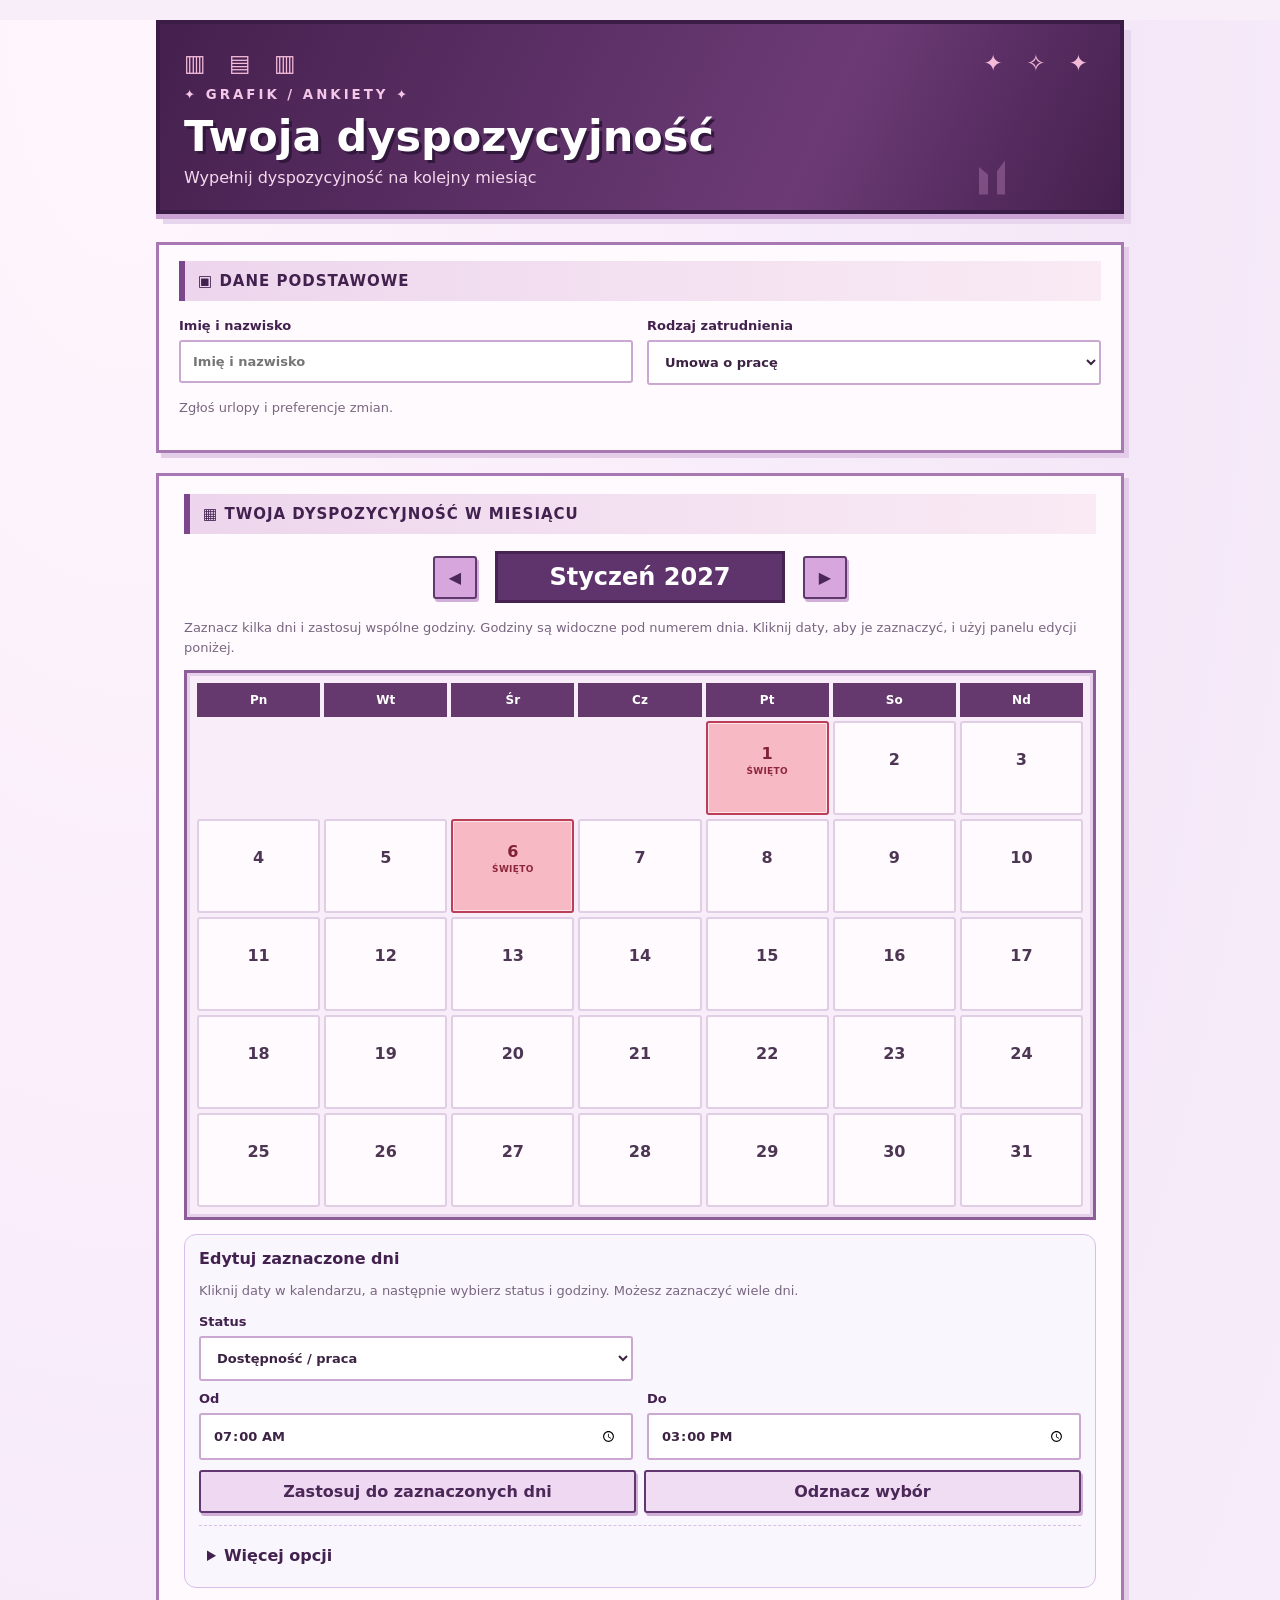
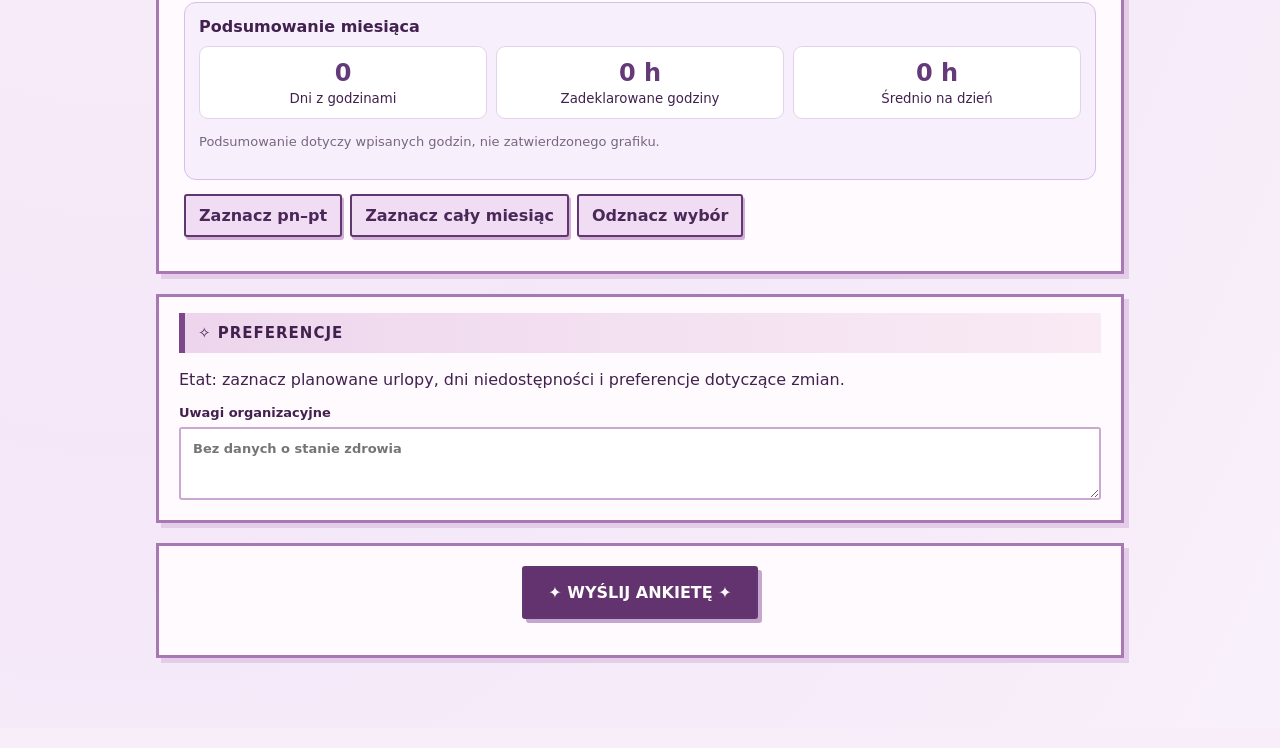
==== index.html @ 81dec62f "2,0" ====
<!doctype html><html lang="pl">
<head><meta charset="utf-8">
  <meta charset="UTF-8">
  <script src="./config.js"></script>
<meta name="viewport" content="width=device-width,initial-scale=1">
<title>GRAFIK · Ankieta 2.0</title><link rel="stylesheet" href="./style.css">
<style>.tools{display:flex;flex-wrap:wrap;gap:8px;align-items:end;margin:12px 0}.tools label{flex:1;min-width:130px}.tools button{min-height:40px}.day.marked{outline:3px solid #9d63d8;outline-offset:-3px}.notice{background:#f3e8fb;border-radius:10px;padding:12px;margin:12px 0}.hidden{display:none!important}.day{min-height:62px}.day small{font-size:10px}</style>
</head>
<body><main class="wrap"><header class="hero"><div class="hero-scene" aria-hidden="true"><span>▥ ▤ ▥</span><span>✦ ✧ ✦</span></div><small>✦ GRAFIK / ANKIETY ✦</small><h1>Twoja dyspozycyjność</h1><p>Wypełnij dyspozycyjność na kolejny miesiąc</p></header><section class="panel"><div class="section-title">▣ DANE PODSTAWOWE</div><div class="fields"><label>Imię i nazwisko<input id="employee" maxlength="100" placeholder="Imię i nazwisko"></label>
<label>Rodzaj zatrudnienia<select id="employment"><option value="etat">Umowa o pracę</option><option value="zlecenie">Umowa zlecenie</option></select></label></div><p id="employmentHelp" class="hint"></p><div class="notice hidden"><strong>Masz już zgłoszenie?</strong><p class="hint">Wpisz to samo imię i nazwisko, wybierz miesiąc, podaj kod edycji i kliknij „Wczytaj”.</p><div class="tools"><label>Kod edycji<input id="editToken" autocomplete="off" placeholder="Kod z potwierdzenia"></label><button id="load" type="button" class="secondary">Wczytaj zgłoszenie</button></div></div></section><section class="panel"><div class="section-title">▦ TWOJA DYSPOZYCYJNOŚĆ W MIESIĄCU</div><div class="monthhead"><button id="prev" type="button">◀</button><h2 id="monthTitle"></h2><button id="next" type="button">▶</button></div><p class="hint">Zaznacz kilka dni i zastosuj wspólne godziny. Godziny są widoczne pod numerem dnia. Kliknij daty, aby je zaznaczyć, i użyj panelu edycji poniżej.</p><div class="statuses" id="statuses"><button data-status="available" class="active">● Dostępny/a</button><button data-status="limited">● Ograniczone godziny</button><button data-status="preferred">● Preferowany</button><button data-status="leave">● Urlop</button><button data-status="unavailable">● Niedostępny/a</button><button id="dayOffStatus" data-status="dayoff" class="hidden">● Wolne za święto (propozycja)</button><button data-status="select">▣ Zaznacz dni</button></div><p id="dayOffInfo" class="notice hidden"></p><div class="calendar-frame"><div class="calendar" id="calendar"></div></div><div class="editor-v2"><strong>Edytuj zaznaczone dni</strong><p class="hint">Kliknij daty w kalendarzu, a następnie wybierz status i godziny. Możesz zaznaczyć wiele dni.</p><div class="fields"><label>Status<select id="statusV2"><option value="available">Dostępność / praca</option><option value="limited">Ograniczone godziny</option><option value="preferred">Preferowany dzień</option><option value="leave">Urlop</option><option value="unavailable">Niedostępność</option><option value="dayoff" id="dayOffOptionV2">Wolne za święto (propozycja)</option></select></label></div><div class="fields" id="hoursFieldsV2"><label>Od<input type="time" id="startV2" value="07:00"></label><label>Do<input type="time" id="endV2" value="15:00"></label></div><div class="editor-actions"><button type="button" id="applyV2">Zastosuj do zaznaczonych dni</button><button type="button" class="secondary" id="unselectV2">Odznacz wybór</button></div><details class="extras-v2"><summary>Więcej opcji</summary><div class="tools"><button type="button" id="weekdaysV2" class="secondary">Zaznacz pn–pt</button><button type="button" id="allV2" class="secondary">Zaznacz cały miesiąc</button><button type="button" id="copyPrevV2" class="secondary">Kopiuj poprzedni miesiąc</button><button type="button" id="clearV2" class="secondary">Wyczyść miesiąc</button></div><p class="hint">Kopiowanie poprzedniego miesiąca przenosi statusy i godziny według numerów dni. Sprawdź weekendy.</p></details></div><div class="summary-v2" aria-live="polite"><strong>Podsumowanie miesiąca</strong><div class="summary-cards"><div class="summary-card"><strong id="summaryDays">0</strong><small>Dni z godzinami</small></div><div class="summary-card"><strong id="summaryHours">0 h</strong><small>Zadeklarowane godziny</small></div><div class="summary-card"><strong id="summaryAvg">0 h</strong><small>Średnio na dzień</small></div></div><p class="hint" id="summaryInfo">Podsumowanie dotyczy wpisanych godzin, nie zatwierdzonego grafiku.</p></div><div id="dayEditor" class="day-editor hidden"><strong>✎ Godziny: <span id="editingDate"></span></strong><p class="hint">Zmień godziny tylko dla tego dnia. Pozostałe daty pozostaną bez zmian.</p><div class="fields"><label>Od<input id="editStart" type="time"></label><label>Do<input id="editEnd" type="time"></label></div><div class="tools"><button id="saveDayHours" type="button">Zapisz godziny dnia</button><button id="closeDayEditor" type="button" class="secondary">Zamknij</button></div></div><div class="tools"><button id="weekdays" type="button" class="secondary">Zaznacz pn–pt</button><button id="all" type="button" class="secondary">Zaznacz cały miesiąc</button><button id="unselect" type="button" class="secondary">Odznacz wybór</button></div><div class="selection"><strong id="selectionTitle">Brak wybranych dni</strong><div class="fields"><label>Od<input id="start" type="time" value="07:00"></label><label>Do<input id="end" type="time" value="15:00"></label></div><div class="tools">
<button id="applyHours" type="button">Kopiuj godziny na wybrane dni</button>
<button id="applyStatus" type="button" class="secondary">Ustaw status dla wybranych</button>
<button id="copyPrev" type="button" class="secondary">Kopiuj poprzedni miesiąc</button>
<button id="clear" type="button" class="secondary">Wyczyść miesiąc</button>
</div><p class="hint">Kopiowanie poprzedniego miesiąca przenosi statusy i godziny według numerów dni (np. 5 → 5). Przed wysłaniem sprawdź weekendy.</p></div>
</section><section class="panel"><div class="section-title">✧ PREFERENCJE</div><div id="etatFields"><p>Etat: zaznacz planowane urlopy, dni niedostępności i preferencje dotyczące zmian.</p></div><div id="zlecenieFields" class="hidden"><p>Zlecenie: zaznacz kilka dni, ustaw wspólne godziny, a potem zmień wybrane dni przyciskiem ✎ w kalendarzu. Każda data zachowuje własne godziny.</p></div><label>Uwagi organizacyjne<textarea id="note" maxlength="500" rows="3" placeholder="Bez danych o stanie zdrowia"></textarea></label></section><div class="footer panel"><button id="send" class="primary" type="button">✦ WYŚLIJ ANKIETĘ ✦</button><p id="message" role="status">
</p><div id="tokenBox" class="notice hidden"><strong>Twój kod edycji — zachowaj go!</strong>
<p id="tokenText" style="overflow-wrap:anywhere"></p><button id="copyToken" type="button">Kopiuj kod</button>
</div></div></main><iframe id="uploadFrame" name="uploadFrame" title="Wysyłka ankiety" style="display:none"></iframe><form id="uploadForm" method="POST" target="uploadFrame" style="display:none"><input type="hidden" name="payload" id="uploadPayload"></form>
<script src="./config.js"></script>
<script src="./app.js"></script></body></html>
---- style.css ----
:root{font-family:system-ui,-apple-system,"Segoe UI",sans-serif;color:#38223f;background:#f7eef9;--ink:#42214f;--plum:#5e326b;--rose:#e5b7d9;--edge:#ad79b7;--shadow:#d8b6e1}
*{box-sizing:border-box}body{margin:0;min-height:100vh;background:radial-gradient(ellipse at 10% 0%,#fff6fd,#f4e8f8 62%,#f8f0fa);color:var(--ink)}
.wrap{max-width:1120px;margin:20px auto;padding:0 16px 50px}.hero{position:relative;overflow:hidden;background:linear-gradient(115deg,#45204e,#6c3b76 68%,#45204e);color:#fff;border:4px solid #3b1c46;box-shadow:0 5px 0 #caa2d4,7px 10px 0 #e6d5ec;padding:26px 24px 23px;margin-bottom:28px;text-align:left;image-rendering:pixelated}.hero:after{content:"";position:absolute;right:24px;bottom:15px;width:130px;height:55px;background:linear-gradient(90deg,transparent 0 10%,#b981b5 10% 17%,transparent 17% 24%,#b981b5 24% 30%,transparent 30% 100%);opacity:.4;clip-path:polygon(0 100%,10% 50%,20% 70%,34% 25%,44% 70%,60% 20%,70% 65%,85% 15%,100% 100%)}.hero small{font-weight:900;letter-spacing:3px;color:#f4c6e7}.hero h1{font-size:clamp(27px,4vw,43px);line-height:1.13;margin:9px 0 7px;text-shadow:3px 3px #32183d}.hero p{margin:0;color:#f4d9ed}.hero-scene{display:flex;justify-content:space-between;font-size:23px;letter-spacing:8px;color:#f4bbd9;margin-bottom:8px}.panel{background:#fffafd;border:3px solid #a778b1;box-shadow:5px 5px 0 #e4cde9;padding:20px;margin:20px 0}.section-title{background:linear-gradient(90deg,#edd6ed,#f9eaf4);border-left:6px solid #7c468b;padding:11px 13px;font-size:15px;font-weight:900;letter-spacing:1px;margin:-4px 0 17px}.fields{display:grid;grid-template-columns:1fr 1fr;gap:14px}label{display:block;font-weight:750;font-size:13px}input,select,textarea{display:block;width:100%;font:inherit;padding:12px;margin-top:7px;border:2px solid #cba8d1;border-radius:3px;background:#fff;color:#3c2343;min-width:0}input:focus-visible,select:focus-visible,textarea:focus-visible,button:focus-visible{outline:3px solid #a45fc0;outline-offset:3px}button{font:inherit;cursor:pointer;border-radius:3px;border:2px solid #61376f;background:#efd8f2;color:#4b2858;padding:10px 13px;font-weight:800;box-shadow:2px 3px 0 #d1afd8;transition:filter .12s,transform .12s}button:hover{filter:brightness(.97)}button:active{transform:translate(1px,2px);box-shadow:1px 1px 0 #d1afd8}button:disabled{opacity:.55;cursor:not-allowed}.hint{font-size:13px;color:#786680;line-height:1.5}.notice{background:#f6e9f7;border:2px solid #e2c8e8;padding:13px;margin:14px 0;border-radius:2px}.notice p{margin:5px 0}.hidden{display:none!important}.tools{display:flex;flex-wrap:wrap;gap:9px;align-items:end;margin:12px 0}.tools label{flex:1;min-width:135px}.tools button{min-height:42px}.monthhead{display:flex;align-items:center;justify-content:center;gap:18px;margin:15px 0}.monthhead h2{background:#5f346d;color:#fff;min-width:min(290px,60%);text-align:center;padding:9px 14px;font-size:clamp(17px,3vw,24px);margin:0;text-transform:capitalize;border:3px solid #462352}.monthhead button{background:#d6a6dc;min-width:44px}.statuses{display:flex;flex-wrap:wrap;gap:8px;margin:15px 0}.statuses button{font-size:12px;padding:10px 12px;border-width:2px;box-shadow:2px 2px 0 #e3c9e7}.statuses button[data-status=available]{background:#d8f2df}.statuses button[data-status=limited]{background:#fff0c8}.statuses button[data-status=preferred]{background:#ead5ff}.statuses button[data-status=leave]{background:#d9eafa}.statuses button[data-status=unavailable]{background:#fbdce5}.statuses button[data-status=select]{background:#f5e9f8}.statuses button.active{outline:3px solid #61336c;outline-offset:1px;border-color:#54275e;font-weight:900}.calendar-frame{padding:10px;border:3px solid #8c5d98;background:#f8edf9;box-shadow:inset 0 0 0 3px #e6d1ea;overflow:hidden}.calendar{display:grid;grid-template-columns:repeat(7,minmax(0,1fr));gap:4px}.dayname{text-align:center;background:#65386e;color:#fff;font-weight:900;font-size:12px;padding:10px 2px}.day{display:flex;flex-direction:column;align-items:center;justify-content:center;gap:3px;min-height:70px;padding:5px 2px;border:2px solid #e0cfe4;background:#fffafd;color:#4d3654;box-shadow:none;min-width:0}.day small{font-size:10px;font-weight:750;overflow-wrap:anywhere}.day.available{background:#d9f2df;border-color:#9fcdae}.day.limited{background:#ffedbf;border-color:#e8c77c}.day.preferred{background:#e9d6fc;border-color:#c69bdd}.day.leave{background:#dceafd;border-color:#a5c7eb}.day.unavailable{background:#f9dbe2;border-color:#e6a7b6}.day.chosen,.day.marked{outline:3px solid #5a2b6b;outline-offset:-4px}.blank{min-height:40px}.selection{border-top:3px dashed #dfc4e4;margin-top:18px;padding-top:16px}.secondary{background:#f0ddf3}.footer{text-align:center;padding:20px}.primary{background:#63336f;color:white;padding:15px 24px;font-size:16px;box-shadow:4px 4px 0 #c6a5ce}#message{font-weight:800}a{color:#693576}table{width:100%;border-collapse:collapse;font-size:14px}td,th{text-align:left;border-bottom:1px solid #e8d7eb;padding:12px 8px}th{background:#f0ddf3}.admin-tools{display:flex;gap:10px;flex-wrap:wrap;align-items:end}.admin-tools label{flex:1;min-width:220px}.admin-tools input{max-width:380px}.scroll{overflow:auto}
@media(min-width:780px){.wrap:has(#employee){max-width:1000px}.wrap:has(#employee)>.panel:nth-of-type(2){padding:22px 25px}}
@media(max-width:600px){.wrap{margin:0;padding:0 9px 24px}.hero{margin:0 -9px 17px;padding:18px 15px;border-left:0;border-right:0}.hero h1{font-size:28px}.panel{padding:12px;margin:15px 0;box-shadow:3px 3px 0 #e4cde9}.section-title{font-size:13px}.fields{grid-template-columns:1fr}.statuses{gap:5px}.statuses button{font-size:11px;padding:8px 7px;flex:1 1 30%}.calendar-frame{padding:4px;border-width:2px}.calendar{gap:2px}.dayname{font-size:10px;padding:8px 0}.day{min-height:53px;padding:3px 0;font-size:12px;border-width:1px}.day small{font-size:8px;line-height:1.1}.monthhead{gap:8px}.monthhead h2{min-width:0;flex:1;font-size:17px}.tools button{flex:1 1 45%;font-size:12px}.footer .primary{width:100%}.blank{min-height:35px}}

/* Święta ustawowo wolne od pracy: czerwone, nieaktywne */
.day.holiday,.day.holiday:disabled{background:#f7b9c3!important;border-color:#bc3f58!important;color:#812139!important;opacity:1;cursor:not-allowed;box-shadow:inset 0 0 0 1px #fce5e9}.day.holiday small{color:#8e263d;font-size:9px;font-weight:900;letter-spacing:.3px}.day.holiday:hover{filter:none}.day.holiday:focus-visible{outline:2px solid #a72946}

.statuses button[data-status=dayoff]{background:#ffd8cc}.day.dayoff{background:#ffd8cc;border-color:#d98975}.day.dayoff small{color:#7d352b;font-weight:900}

/* GRAFIK 1.0: godziny w komórkach kalendarza i edycja pojedynczego dnia */
.day-tile{position:relative;min-width:0;display:flex;flex-direction:column}.day-tile>.day{width:100%;height:100%;min-height:94px;padding-bottom:22px}.day-hours{display:block;font-size:10px;line-height:1.2;font-weight:900;color:#4e2863;overflow-wrap:anywhere;text-align:center}.day-edit{position:absolute;bottom:3px;right:3px;min-height:20px;min-width:24px;padding:0 3px;font-size:13px;line-height:18px;background:#fff7ff;border:1px solid #865091;box-shadow:none;z-index:1}.day-editor{margin-top:14px;padding:16px;border:2px solid #9c70b2;background:#f6e9fb}.day-editor strong{font-size:16px}.day-editor .fields{margin-top:12px}@media(max-width:600px){.day-tile>.day{min-height:84px;padding:3px 0 21px}.day-hours{font-size:8px;letter-spacing:-.3px}.day-edit{font-size:11px;min-height:18px;min-width:19px;line-height:16px;bottom:2px;right:2px}.day-tile .day small{font-size:8px}}
/* Ankieta 2.0 – uproszczony panel */
.editor-v2{border:1px solid #d8bde9;border-radius:12px;padding:14px;margin:14px 0;background:#faf6fd}.editor-v2 .fields{margin:10px 0}.editor-v2 select{width:100%;min-height:40px}.editor-v2 .editor-actions{display:flex;gap:8px;flex-wrap:wrap}.editor-v2 .editor-actions button{flex:1;min-width:150px}.extras-v2{margin-top:12px;border-top:1px dashed #d8bde9;padding-top:12px}.extras-v2 summary{cursor:pointer;font-weight:700;padding:8px}.summary-v2{margin:14px 0;padding:14px;border:1px solid #d8bde9;border-radius:12px;background:#f7f0fc}.summary-cards{display:grid;grid-template-columns:repeat(3,minmax(0,1fr));gap:9px;margin-top:10px}.summary-card{background:#fff;border:1px solid #e2d3ec;border-radius:9px;padding:12px;text-align:center}.summary-card strong{display:block;font-size:1.5rem;color:#653a79}.summary-card small{display:block;margin-top:4px}.day .day-hours{display:block;font-size:11px;font-weight:700;margin-top:4px;white-space:normal;overflow-wrap:anywhere}.day-tile .day-edit{font-size:13px}.day{display:flex;flex-direction:column;align-items:center;justify-content:center;gap:3px}.day small{font-size:10px}.selection{display:none!important}.statuses{display:none!important}@media(max-width:600px){.summary-cards{gap:4px}.summary-card{padding:8px 3px}.summary-card strong{font-size:1.2rem}}
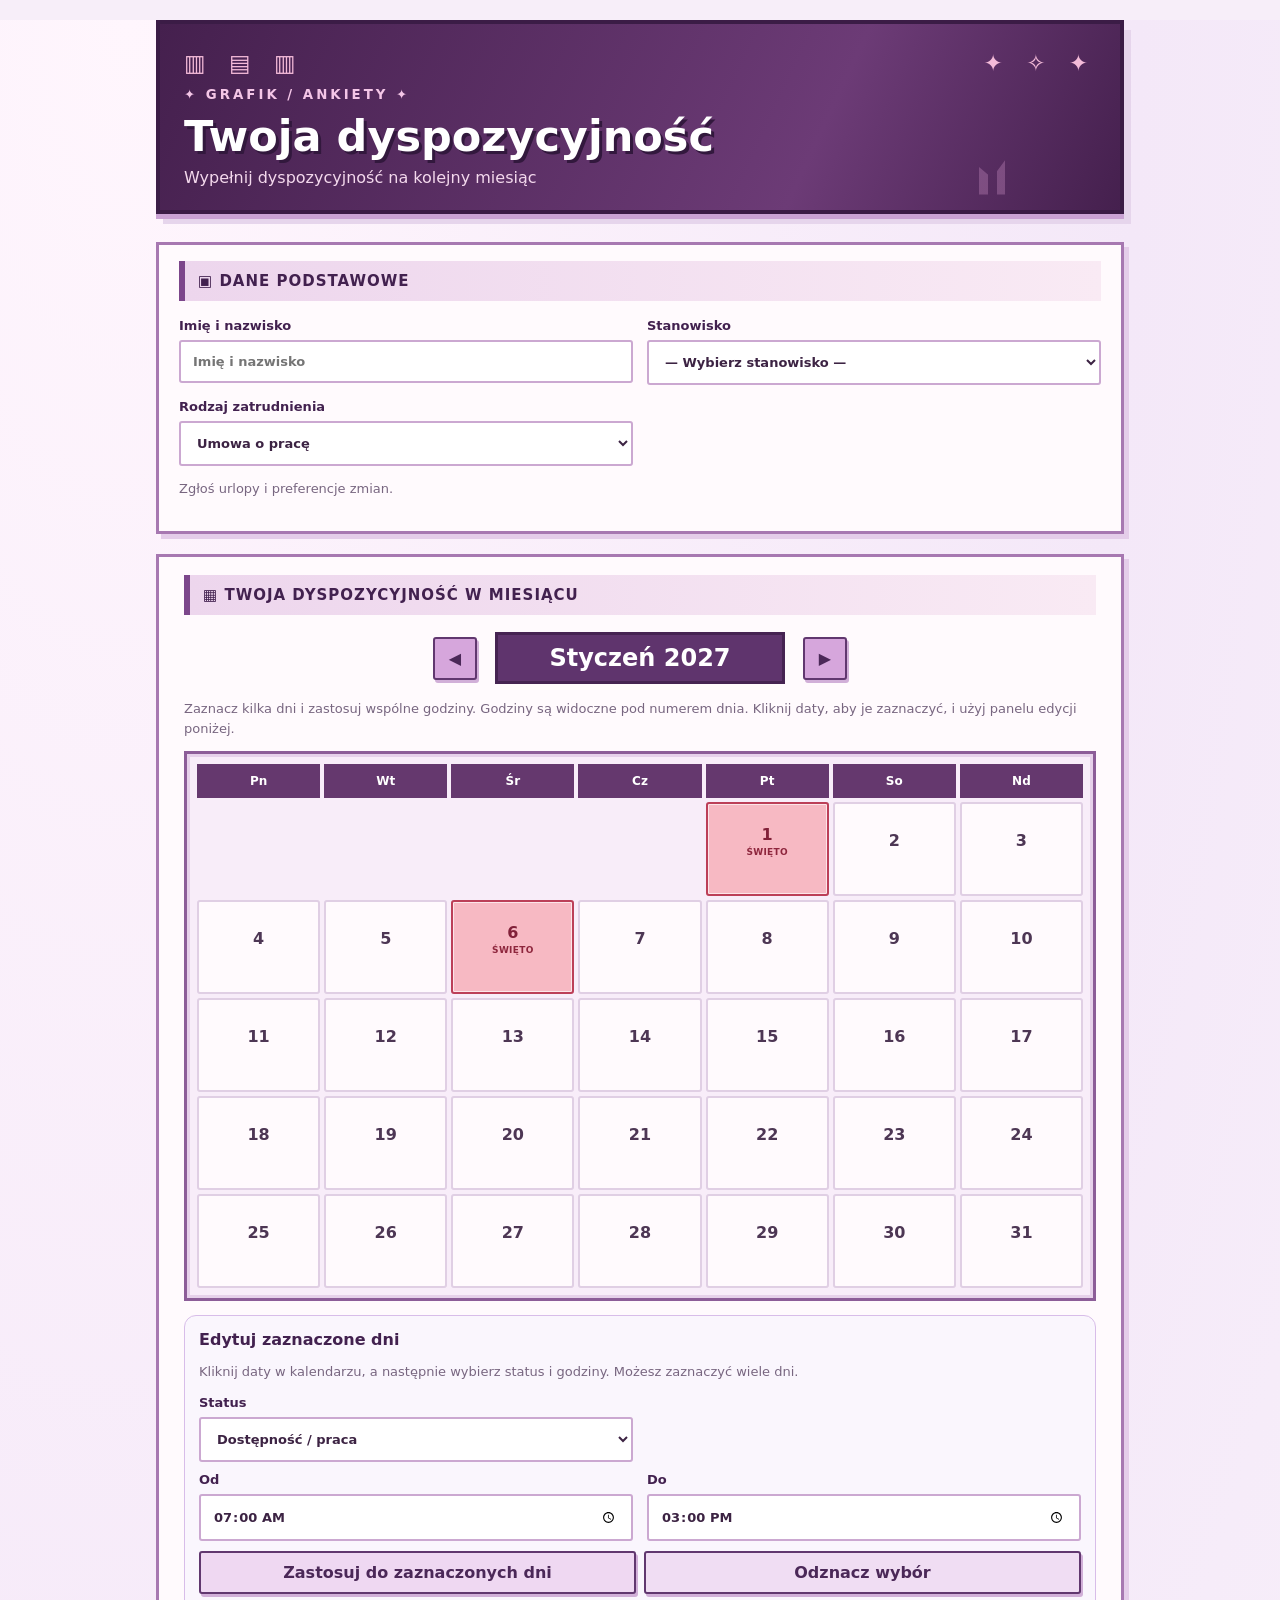
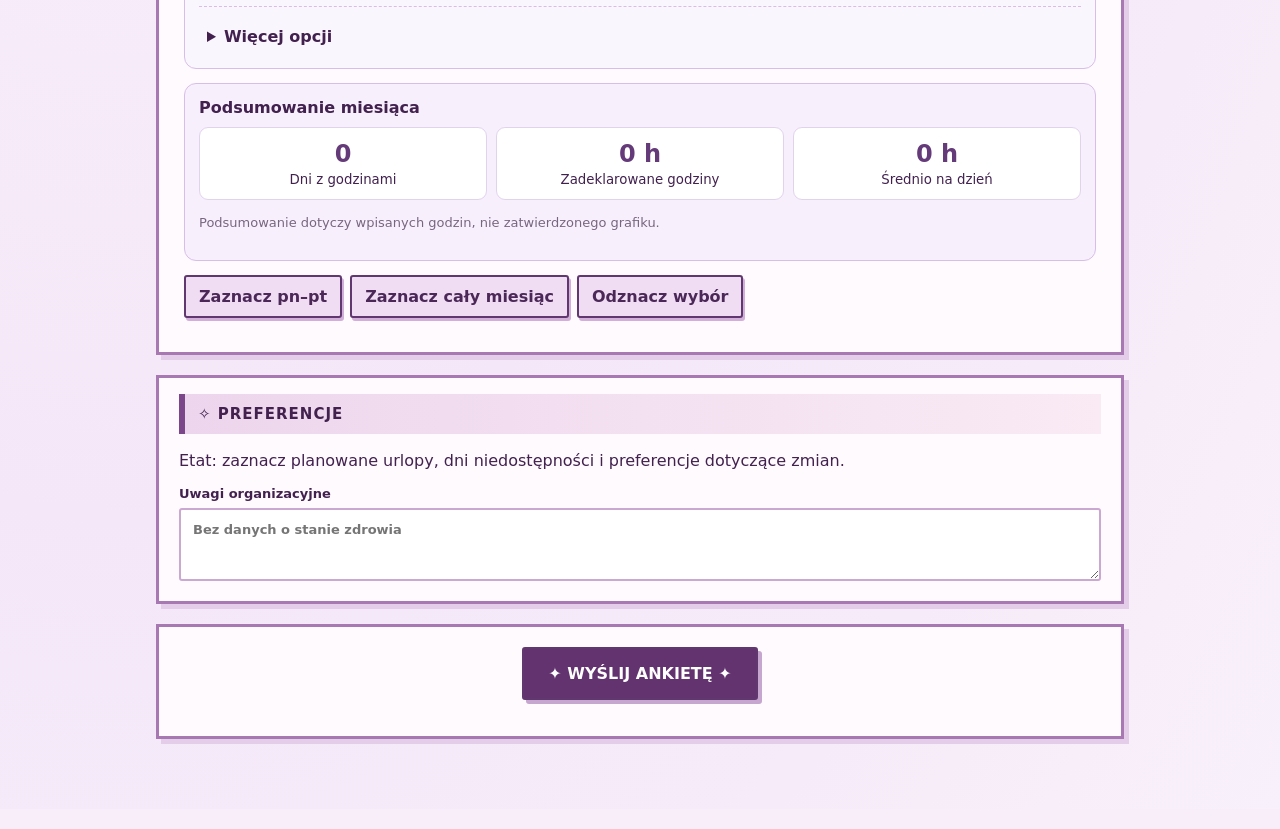
==== commit 82e1eb93: "Add files via upload" ====
--- a/index.html
+++ b/index.html
@@ -1,12 +1,14 @@
 <!doctype html><html lang="pl">
 <head><meta charset="utf-8">
+ <link rel="icon" type="image/png" sizes="32x32" href="./favicon.png">
   <meta charset="UTF-8">
   <script src="./config.js"></script>
 <meta name="viewport" content="width=device-width,initial-scale=1">
-<title>GRAFIK · Ankieta 2.0</title><link rel="stylesheet" href="./style.css">
+<title>GRAFIK · Ankieta 2.0</title><link rel="stylesheet" href="./style.css?v=2-0-1">
 <style>.tools{display:flex;flex-wrap:wrap;gap:8px;align-items:end;margin:12px 0}.tools label{flex:1;min-width:130px}.tools button{min-height:40px}.day.marked{outline:3px solid #9d63d8;outline-offset:-3px}.notice{background:#f3e8fb;border-radius:10px;padding:12px;margin:12px 0}.hidden{display:none!important}.day{min-height:62px}.day small{font-size:10px}</style>
 </head>
 <body><main class="wrap"><header class="hero"><div class="hero-scene" aria-hidden="true"><span>▥ ▤ ▥</span><span>✦ ✧ ✦</span></div><small>✦ GRAFIK / ANKIETY ✦</small><h1>Twoja dyspozycyjność</h1><p>Wypełnij dyspozycyjność na kolejny miesiąc</p></header><section class="panel"><div class="section-title">▣ DANE PODSTAWOWE</div><div class="fields"><label>Imię i nazwisko<input id="employee" maxlength="100" placeholder="Imię i nazwisko"></label>
+<label>Stanowisko<select id="role" required><option value="">— Wybierz stanowisko —</option><option value="pielegniarka">Pielęgniarka / pielęgniarz</option><option value="asystent">Asystentka / asystent medyczny</option><option value="polozna">Położna / położny</option></select></label>
 <label>Rodzaj zatrudnienia<select id="employment"><option value="etat">Umowa o pracę</option><option value="zlecenie">Umowa zlecenie</option></select></label></div><p id="employmentHelp" class="hint"></p><div class="notice hidden"><strong>Masz już zgłoszenie?</strong><p class="hint">Wpisz to samo imię i nazwisko, wybierz miesiąc, podaj kod edycji i kliknij „Wczytaj”.</p><div class="tools"><label>Kod edycji<input id="editToken" autocomplete="off" placeholder="Kod z potwierdzenia"></label><button id="load" type="button" class="secondary">Wczytaj zgłoszenie</button></div></div></section><section class="panel"><div class="section-title">▦ TWOJA DYSPOZYCYJNOŚĆ W MIESIĄCU</div><div class="monthhead"><button id="prev" type="button">◀</button><h2 id="monthTitle"></h2><button id="next" type="button">▶</button></div><p class="hint">Zaznacz kilka dni i zastosuj wspólne godziny. Godziny są widoczne pod numerem dnia. Kliknij daty, aby je zaznaczyć, i użyj panelu edycji poniżej.</p><div class="statuses" id="statuses"><button data-status="available" class="active">● Dostępny/a</button><button data-status="limited">● Ograniczone godziny</button><button data-status="preferred">● Preferowany</button><button data-status="leave">● Urlop</button><button data-status="unavailable">● Niedostępny/a</button><button id="dayOffStatus" data-status="dayoff" class="hidden">● Wolne za święto (propozycja)</button><button data-status="select">▣ Zaznacz dni</button></div><p id="dayOffInfo" class="notice hidden"></p><div class="calendar-frame"><div class="calendar" id="calendar"></div></div><div class="editor-v2"><strong>Edytuj zaznaczone dni</strong><p class="hint">Kliknij daty w kalendarzu, a następnie wybierz status i godziny. Możesz zaznaczyć wiele dni.</p><div class="fields"><label>Status<select id="statusV2"><option value="available">Dostępność / praca</option><option value="limited">Ograniczone godziny</option><option value="preferred">Preferowany dzień</option><option value="leave">Urlop</option><option value="unavailable">Niedostępność</option><option value="dayoff" id="dayOffOptionV2">Wolne za święto (propozycja)</option></select></label></div><div class="fields" id="hoursFieldsV2"><label>Od<input type="time" id="startV2" value="07:00"></label><label>Do<input type="time" id="endV2" value="15:00"></label></div><div class="editor-actions"><button type="button" id="applyV2">Zastosuj do zaznaczonych dni</button><button type="button" class="secondary" id="unselectV2">Odznacz wybór</button></div><details class="extras-v2"><summary>Więcej opcji</summary><div class="tools"><button type="button" id="weekdaysV2" class="secondary">Zaznacz pn–pt</button><button type="button" id="allV2" class="secondary">Zaznacz cały miesiąc</button><button type="button" id="copyPrevV2" class="secondary">Kopiuj poprzedni miesiąc</button><button type="button" id="clearV2" class="secondary">Wyczyść miesiąc</button></div><p class="hint">Kopiowanie poprzedniego miesiąca przenosi statusy i godziny według numerów dni. Sprawdź weekendy.</p></details></div><div class="summary-v2" aria-live="polite"><strong>Podsumowanie miesiąca</strong><div class="summary-cards"><div class="summary-card"><strong id="summaryDays">0</strong><small>Dni z godzinami</small></div><div class="summary-card"><strong id="summaryHours">0 h</strong><small>Zadeklarowane godziny</small></div><div class="summary-card"><strong id="summaryAvg">0 h</strong><small>Średnio na dzień</small></div></div><p class="hint" id="summaryInfo">Podsumowanie dotyczy wpisanych godzin, nie zatwierdzonego grafiku.</p></div><div id="dayEditor" class="day-editor hidden"><strong>✎ Godziny: <span id="editingDate"></span></strong><p class="hint">Zmień godziny tylko dla tego dnia. Pozostałe daty pozostaną bez zmian.</p><div class="fields"><label>Od<input id="editStart" type="time"></label><label>Do<input id="editEnd" type="time"></label></div><div class="tools"><button id="saveDayHours" type="button">Zapisz godziny dnia</button><button id="closeDayEditor" type="button" class="secondary">Zamknij</button></div></div><div class="tools"><button id="weekdays" type="button" class="secondary">Zaznacz pn–pt</button><button id="all" type="button" class="secondary">Zaznacz cały miesiąc</button><button id="unselect" type="button" class="secondary">Odznacz wybór</button></div><div class="selection"><strong id="selectionTitle">Brak wybranych dni</strong><div class="fields"><label>Od<input id="start" type="time" value="07:00"></label><label>Do<input id="end" type="time" value="15:00"></label></div><div class="tools">
 <button id="applyHours" type="button">Kopiuj godziny na wybrane dni</button>
 <button id="applyStatus" type="button" class="secondary">Ustaw status dla wybranych</button>
@@ -18,4 +20,4 @@
 <p id="tokenText" style="overflow-wrap:anywhere"></p><button id="copyToken" type="button">Kopiuj kod</button>
 </div></div></main><iframe id="uploadFrame" name="uploadFrame" title="Wysyłka ankiety" style="display:none"></iframe><form id="uploadForm" method="POST" target="uploadFrame" style="display:none"><input type="hidden" name="payload" id="uploadPayload"></form>
 <script src="./config.js"></script>
-<script src="./app.js"></script></body></html>
+<script src="./app.js?v=2-1-0"></script></body></html>
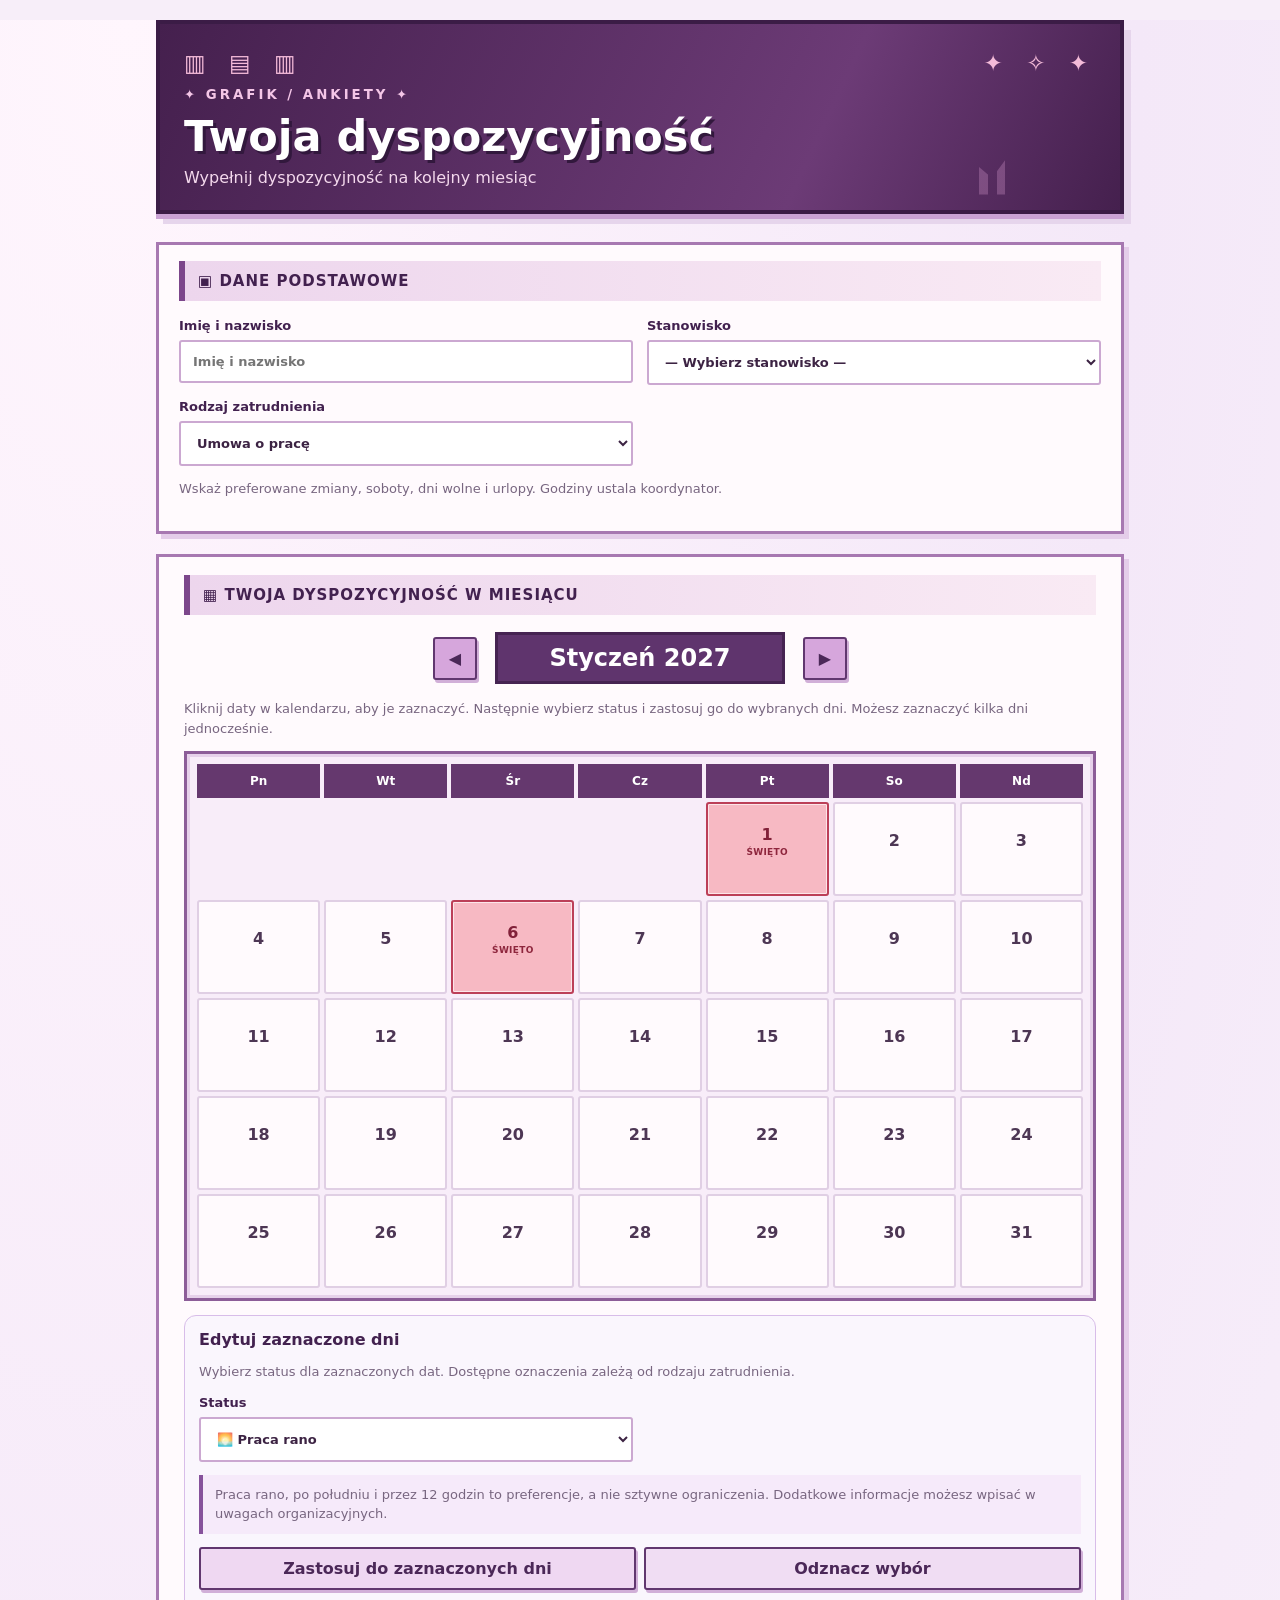
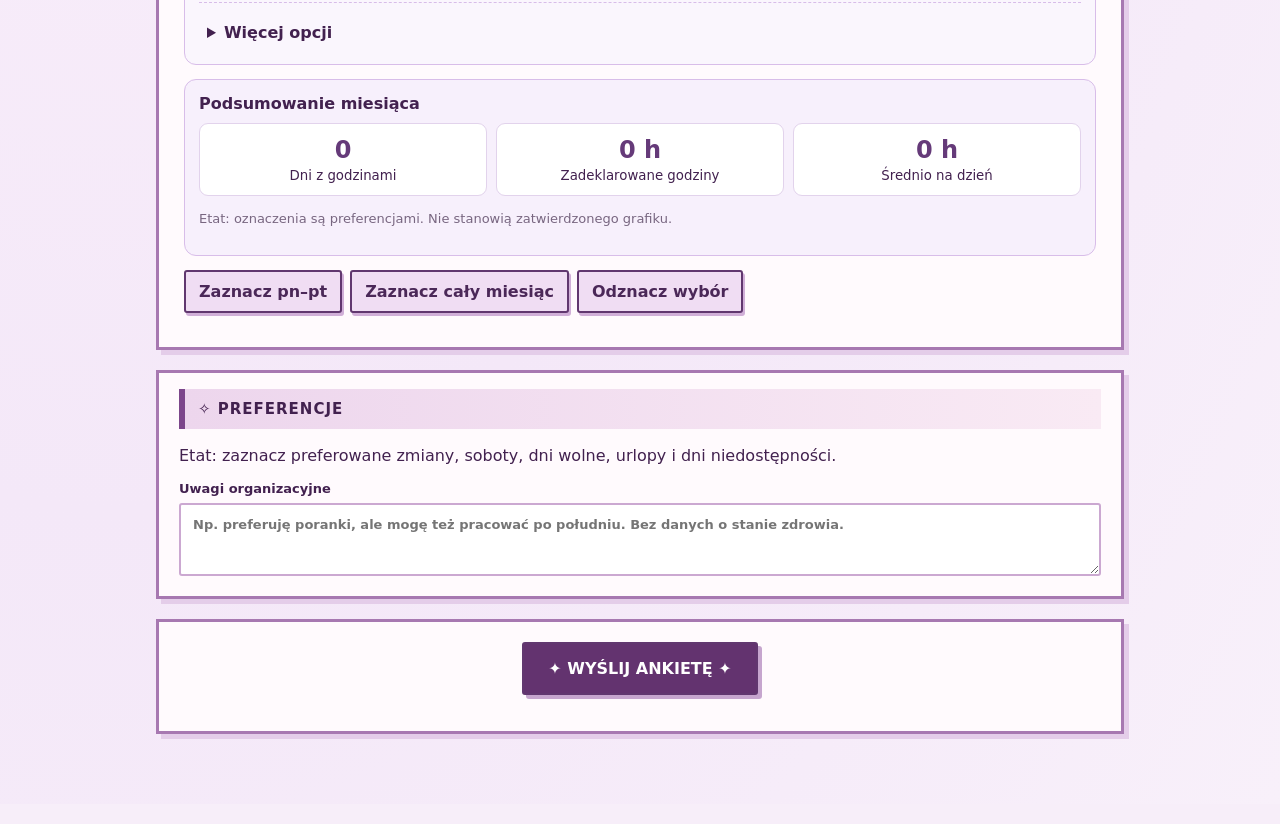
==== commit 7004ec6d: "Ankieta 2.4 - aktualizacja formularza" ====
--- a/index.html
+++ b/index.html
@@ -1,23 +1,424 @@
-<!doctype html><html lang="pl">
-<head><meta charset="utf-8">
- <link rel="icon" type="image/png" sizes="32x32" href="./favicon.png">
+
+<!doctype html>
+<html lang="pl">
+<head>
   <meta charset="UTF-8">
-  <script src="./config.js"></script>
-<meta name="viewport" content="width=device-width,initial-scale=1">
-<title>GRAFIK · Ankieta 2.0</title><link rel="stylesheet" href="./style.css?v=2-0-1">
-<style>.tools{display:flex;flex-wrap:wrap;gap:8px;align-items:end;margin:12px 0}.tools label{flex:1;min-width:130px}.tools button{min-height:40px}.day.marked{outline:3px solid #9d63d8;outline-offset:-3px}.notice{background:#f3e8fb;border-radius:10px;padding:12px;margin:12px 0}.hidden{display:none!important}.day{min-height:62px}.day small{font-size:10px}</style>
+  <meta name="viewport" content="width=device-width, initial-scale=1">
+
+  <title>GRAFIK · Ankieta 2.4</title>
+
+  <link rel="icon" type="image/png" sizes="32x32" href="./favicon.png">
+  <link rel="stylesheet" href="./style.css?v=2-4-0">
+
+  <style>
+    .tools {
+      display: flex;
+      flex-wrap: wrap;
+      gap: 8px;
+      align-items: end;
+      margin: 12px 0;
+    }
+
+    .tools label {
+      flex: 1;
+      min-width: 130px;
+    }
+
+    .tools button {
+      min-height: 40px;
+    }
+
+    .day.marked {
+      outline: 3px solid #9d63d8;
+      outline-offset: -3px;
+    }
+
+    .notice {
+      background: #f3e8fb;
+      border-radius: 10px;
+      padding: 12px;
+      margin: 12px 0;
+    }
+
+    .hidden {
+      display: none !important;
+    }
+
+    .day {
+      min-height: 62px;
+    }
+
+    .day small {
+      font-size: 10px;
+    }
+  </style>
 </head>
-<body><main class="wrap"><header class="hero"><div class="hero-scene" aria-hidden="true"><span>▥ ▤ ▥</span><span>✦ ✧ ✦</span></div><small>✦ GRAFIK / ANKIETY ✦</small><h1>Twoja dyspozycyjność</h1><p>Wypełnij dyspozycyjność na kolejny miesiąc</p></header><section class="panel"><div class="section-title">▣ DANE PODSTAWOWE</div><div class="fields"><label>Imię i nazwisko<input id="employee" maxlength="100" placeholder="Imię i nazwisko"></label>
-<label>Stanowisko<select id="role" required><option value="">— Wybierz stanowisko —</option><option value="pielegniarka">Pielęgniarka / pielęgniarz</option><option value="asystent">Asystentka / asystent medyczny</option><option value="polozna">Położna / położny</option></select></label>
-<label>Rodzaj zatrudnienia<select id="employment"><option value="etat">Umowa o pracę</option><option value="zlecenie">Umowa zlecenie</option></select></label></div><p id="employmentHelp" class="hint"></p><div class="notice hidden"><strong>Masz już zgłoszenie?</strong><p class="hint">Wpisz to samo imię i nazwisko, wybierz miesiąc, podaj kod edycji i kliknij „Wczytaj”.</p><div class="tools"><label>Kod edycji<input id="editToken" autocomplete="off" placeholder="Kod z potwierdzenia"></label><button id="load" type="button" class="secondary">Wczytaj zgłoszenie</button></div></div></section><section class="panel"><div class="section-title">▦ TWOJA DYSPOZYCYJNOŚĆ W MIESIĄCU</div><div class="monthhead"><button id="prev" type="button">◀</button><h2 id="monthTitle"></h2><button id="next" type="button">▶</button></div><p class="hint">Zaznacz kilka dni i zastosuj wspólne godziny. Godziny są widoczne pod numerem dnia. Kliknij daty, aby je zaznaczyć, i użyj panelu edycji poniżej.</p><div class="statuses" id="statuses"><button data-status="available" class="active">● Dostępny/a</button><button data-status="limited">● Ograniczone godziny</button><button data-status="preferred">● Preferowany</button><button data-status="leave">● Urlop</button><button data-status="unavailable">● Niedostępny/a</button><button id="dayOffStatus" data-status="dayoff" class="hidden">● Wolne za święto (propozycja)</button><button data-status="select">▣ Zaznacz dni</button></div><p id="dayOffInfo" class="notice hidden"></p><div class="calendar-frame"><div class="calendar" id="calendar"></div></div><div class="editor-v2"><strong>Edytuj zaznaczone dni</strong><p class="hint">Kliknij daty w kalendarzu, a następnie wybierz status i godziny. Możesz zaznaczyć wiele dni.</p><div class="fields"><label>Status<select id="statusV2"><option value="available">Dostępność / praca</option><option value="limited">Ograniczone godziny</option><option value="preferred">Preferowany dzień</option><option value="leave">Urlop</option><option value="unavailable">Niedostępność</option><option value="dayoff" id="dayOffOptionV2">Wolne za święto (propozycja)</option></select></label></div><div class="fields" id="hoursFieldsV2"><label>Od<input type="time" id="startV2" value="07:00"></label><label>Do<input type="time" id="endV2" value="15:00"></label></div><div class="editor-actions"><button type="button" id="applyV2">Zastosuj do zaznaczonych dni</button><button type="button" class="secondary" id="unselectV2">Odznacz wybór</button></div><details class="extras-v2"><summary>Więcej opcji</summary><div class="tools"><button type="button" id="weekdaysV2" class="secondary">Zaznacz pn–pt</button><button type="button" id="allV2" class="secondary">Zaznacz cały miesiąc</button><button type="button" id="copyPrevV2" class="secondary">Kopiuj poprzedni miesiąc</button><button type="button" id="clearV2" class="secondary">Wyczyść miesiąc</button></div><p class="hint">Kopiowanie poprzedniego miesiąca przenosi statusy i godziny według numerów dni. Sprawdź weekendy.</p></details></div><div class="summary-v2" aria-live="polite"><strong>Podsumowanie miesiąca</strong><div class="summary-cards"><div class="summary-card"><strong id="summaryDays">0</strong><small>Dni z godzinami</small></div><div class="summary-card"><strong id="summaryHours">0 h</strong><small>Zadeklarowane godziny</small></div><div class="summary-card"><strong id="summaryAvg">0 h</strong><small>Średnio na dzień</small></div></div><p class="hint" id="summaryInfo">Podsumowanie dotyczy wpisanych godzin, nie zatwierdzonego grafiku.</p></div><div id="dayEditor" class="day-editor hidden"><strong>✎ Godziny: <span id="editingDate"></span></strong><p class="hint">Zmień godziny tylko dla tego dnia. Pozostałe daty pozostaną bez zmian.</p><div class="fields"><label>Od<input id="editStart" type="time"></label><label>Do<input id="editEnd" type="time"></label></div><div class="tools"><button id="saveDayHours" type="button">Zapisz godziny dnia</button><button id="closeDayEditor" type="button" class="secondary">Zamknij</button></div></div><div class="tools"><button id="weekdays" type="button" class="secondary">Zaznacz pn–pt</button><button id="all" type="button" class="secondary">Zaznacz cały miesiąc</button><button id="unselect" type="button" class="secondary">Odznacz wybór</button></div><div class="selection"><strong id="selectionTitle">Brak wybranych dni</strong><div class="fields"><label>Od<input id="start" type="time" value="07:00"></label><label>Do<input id="end" type="time" value="15:00"></label></div><div class="tools">
-<button id="applyHours" type="button">Kopiuj godziny na wybrane dni</button>
-<button id="applyStatus" type="button" class="secondary">Ustaw status dla wybranych</button>
-<button id="copyPrev" type="button" class="secondary">Kopiuj poprzedni miesiąc</button>
-<button id="clear" type="button" class="secondary">Wyczyść miesiąc</button>
-</div><p class="hint">Kopiowanie poprzedniego miesiąca przenosi statusy i godziny według numerów dni (np. 5 → 5). Przed wysłaniem sprawdź weekendy.</p></div>
-</section><section class="panel"><div class="section-title">✧ PREFERENCJE</div><div id="etatFields"><p>Etat: zaznacz planowane urlopy, dni niedostępności i preferencje dotyczące zmian.</p></div><div id="zlecenieFields" class="hidden"><p>Zlecenie: zaznacz kilka dni, ustaw wspólne godziny, a potem zmień wybrane dni przyciskiem ✎ w kalendarzu. Każda data zachowuje własne godziny.</p></div><label>Uwagi organizacyjne<textarea id="note" maxlength="500" rows="3" placeholder="Bez danych o stanie zdrowia"></textarea></label></section><div class="footer panel"><button id="send" class="primary" type="button">✦ WYŚLIJ ANKIETĘ ✦</button><p id="message" role="status">
-</p><div id="tokenBox" class="notice hidden"><strong>Twój kod edycji — zachowaj go!</strong>
-<p id="tokenText" style="overflow-wrap:anywhere"></p><button id="copyToken" type="button">Kopiuj kod</button>
-</div></div></main><iframe id="uploadFrame" name="uploadFrame" title="Wysyłka ankiety" style="display:none"></iframe><form id="uploadForm" method="POST" target="uploadFrame" style="display:none"><input type="hidden" name="payload" id="uploadPayload"></form>
+
+<body>
+<main class="wrap">
+
+  <header class="hero">
+    <div class="hero-scene" aria-hidden="true">
+      <span>▥ ▤ ▥</span>
+      <span>✦ ✧ ✦</span>
+    </div>
+
+    <small>✦ GRAFIK / ANKIETY ✦</small>
+    <h1>Twoja dyspozycyjność</h1>
+    <p>Wypełnij dyspozycyjność na kolejny miesiąc</p>
+  </header>
+
+  <section class="panel">
+    <div class="section-title">▣ DANE PODSTAWOWE</div>
+
+    <div class="fields">
+      <label>
+        Imię i nazwisko
+        <input
+          id="employee"
+          maxlength="100"
+          placeholder="Imię i nazwisko"
+        >
+      </label>
+
+      <label>
+        Stanowisko
+        <select id="role" required>
+          <option value="">— Wybierz stanowisko —</option>
+          <option value="pielegniarka">Pielęgniarka / pielęgniarz</option>
+          <option value="asystent">Asystentka / asystent medyczny</option>
+          <option value="polozna">Położna / położny</option>
+        </select>
+      </label>
+
+      <label>
+        Rodzaj zatrudnienia
+        <select id="employment">
+          <option value="etat">Umowa o pracę</option>
+          <option value="zlecenie">Umowa zlecenie</option>
+        </select>
+      </label>
+    </div>
+
+    <p id="employmentHelp" class="hint"></p>
+
+    <div class="notice hidden">
+      <strong>Masz już zgłoszenie?</strong>
+      <p class="hint">
+        Wpisz to samo imię i nazwisko, wybierz miesiąc,
+        podaj kod edycji i kliknij „Wczytaj”.
+      </p>
+
+      <div class="tools">
+        <label>
+          Kod edycji
+          <input
+            id="editToken"
+            autocomplete="off"
+            placeholder="Kod z potwierdzenia"
+          >
+        </label>
+
+        <button id="load" type="button" class="secondary">
+          Wczytaj zgłoszenie
+        </button>
+      </div>
+    </div>
+  </section>
+
+  <section class="panel">
+    <div class="section-title">
+      ▦ TWOJA DYSPOZYCYJNOŚĆ W MIESIĄCU
+    </div>
+
+    <div class="monthhead">
+      <button id="prev" type="button">◀</button>
+      <h2 id="monthTitle"></h2>
+      <button id="next" type="button">▶</button>
+    </div>
+
+    <p class="hint">
+      Kliknij daty w kalendarzu, aby je zaznaczyć.
+      Następnie wybierz status i zastosuj go do wybranych dni.
+      Możesz zaznaczyć kilka dni jednocześnie.
+    </p>
+
+    <div class="statuses" id="statuses">
+      <button type="button" data-status="select" class="active">
+        ▣ Zaznacz dni
+      </button>
+    </div>
+
+    <p id="dayOffInfo" class="notice hidden"></p>
+
+    <div class="calendar-frame">
+      <div class="calendar" id="calendar"></div>
+    </div>
+
+    <div class="editor-v2">
+      <strong>Edytuj zaznaczone dni</strong>
+
+      <p class="hint">
+        Wybierz status dla zaznaczonych dat.
+        Dostępne oznaczenia zależą od rodzaju zatrudnienia.
+      </p>
+
+      <div class="fields">
+        <label>
+          Status
+          <select id="statusV2">
+            <option value="morning">Praca rano</option>
+            <option value="afternoon">Praca po południu</option>
+            <option value="work12h">Praca cały dzień (12 h)</option>
+            <option value="unavailable">Nie mogę</option>
+            <option value="preferred">Sobota</option>
+            <option value="dayoff">Dzień wolny</option>
+            <option value="leave">Urlop</option>
+          </select>
+        </label>
+      </div>
+
+      <p id="shiftPreferenceHint" class="hint">
+        Praca rano, po południu i przez 12 godzin to preferencje,
+        a nie sztywne ograniczenia. Dodatkowe informacje
+        możesz wpisać w uwagach organizacyjnych.
+      </p>
+
+      <div class="fields hidden" id="hoursFieldsV2">
+        <label>
+          Od
+          <input type="time" id="startV2" value="07:00">
+        </label>
+
+        <label>
+          Do
+          <input type="time" id="endV2" value="15:00">
+        </label>
+      </div>
+
+      <div class="editor-actions">
+        <button type="button" id="applyV2">
+          Zastosuj do zaznaczonych dni
+        </button>
+
+        <button type="button" class="secondary" id="unselectV2">
+          Odznacz wybór
+        </button>
+      </div>
+
+      <details class="extras-v2">
+        <summary>Więcej opcji</summary>
+
+        <div class="tools">
+          <button type="button" id="weekdaysV2" class="secondary">
+            Zaznacz pn–pt
+          </button>
+
+          <button type="button" id="allV2" class="secondary">
+            Zaznacz cały miesiąc
+          </button>
+
+          <button type="button" id="copyPrevV2" class="secondary">
+            Kopiuj poprzedni miesiąc
+          </button>
+
+          <button type="button" id="clearV2" class="secondary">
+            Wyczyść miesiąc
+          </button>
+        </div>
+
+        <p class="hint">
+          Kopiowanie poprzedniego miesiąca przenosi statusy
+          według numerów dni. Sprawdź oznaczenia weekendów.
+        </p>
+      </details>
+    </div>
+
+    <div class="summary-v2" aria-live="polite">
+      <strong>Podsumowanie miesiąca</strong>
+
+      <div class="summary-cards">
+        <div class="summary-card">
+          <strong id="summaryDays">0</strong>
+          <small>Dni z godzinami</small>
+        </div>
+
+        <div class="summary-card">
+          <strong id="summaryHours">0 h</strong>
+          <small>Zadeklarowane godziny</small>
+        </div>
+
+        <div class="summary-card">
+          <strong id="summaryAvg">0 h</strong>
+          <small>Średnio na dzień</small>
+        </div>
+      </div>
+
+      <p class="hint" id="summaryInfo">
+        Podsumowanie dotyczy wpisanych godzin,
+        nie zatwierdzonego grafiku.
+      </p>
+    </div>
+
+    <div id="dayEditor" class="day-editor hidden">
+      <strong>
+        ✎ Godziny: <span id="editingDate"></span>
+      </strong>
+
+      <p class="hint">
+        Zmień godziny tylko dla tego dnia.
+        Pozostałe daty pozostaną bez zmian.
+      </p>
+
+      <div class="fields">
+        <label>
+          Od
+          <input id="editStart" type="time">
+        </label>
+
+        <label>
+          Do
+          <input id="editEnd" type="time">
+        </label>
+      </div>
+
+      <div class="tools">
+        <button id="saveDayHours" type="button">
+          Zapisz godziny dnia
+        </button>
+
+        <button id="closeDayEditor" type="button" class="secondary">
+          Zamknij
+        </button>
+      </div>
+    </div>
+
+    <div class="tools">
+      <button id="weekdays" type="button" class="secondary">
+        Zaznacz pn–pt
+      </button>
+
+      <button id="all" type="button" class="secondary">
+        Zaznacz cały miesiąc
+      </button>
+
+      <button id="unselect" type="button" class="secondary">
+        Odznacz wybór
+      </button>
+    </div>
+
+    <div class="selection">
+      <strong id="selectionTitle">
+        Brak wybranych dni
+      </strong>
+
+      <div class="fields">
+        <label>
+          Od
+          <input id="start" type="time" value="07:00">
+        </label>
+
+        <label>
+          Do
+          <input id="end" type="time" value="15:00">
+        </label>
+      </div>
+
+      <div class="tools">
+        <button id="applyHours" type="button">
+          Kopiuj godziny na wybrane dni
+        </button>
+
+        <button id="applyStatus" type="button" class="secondary">
+          Ustaw status dla wybranych
+        </button>
+
+        <button id="copyPrev" type="button" class="secondary">
+          Kopiuj poprzedni miesiąc
+        </button>
+
+        <button id="clear" type="button" class="secondary">
+          Wyczyść miesiąc
+        </button>
+      </div>
+
+      <p class="hint">
+        Kopiowanie poprzedniego miesiąca przenosi statusy
+        i godziny według numerów dni.
+        Przed wysłaniem sprawdź weekendy.
+      </p>
+    </div>
+  </section>
+
+  <section class="panel">
+    <div class="section-title">✧ PREFERENCJE</div>
+
+    <div id="etatFields">
+      <p>
+        Etat: zaznacz preferowane zmiany, soboty,
+        dni wolne, urlopy i dni niedostępności.
+      </p>
+    </div>
+
+    <div id="zlecenieFields" class="hidden">
+      <p>
+        Zlecenie: zaznacz dostępne dni i godziny.
+        Każda data może mieć własny przedział godzinowy.
+      </p>
+    </div>
+
+    <label>
+      Uwagi organizacyjne
+      <textarea
+        id="note"
+        maxlength="500"
+        rows="3"
+        placeholder="Np. preferuję poranki, ale mogę też pracować po południu. Bez danych o stanie zdrowia."
+      ></textarea>
+    </label>
+  </section>
+
+  <div class="footer panel">
+    <button id="send" class="primary" type="button">
+      ✦ WYŚLIJ ANKIETĘ ✦
+    </button>
+
+    <p id="message" role="status"></p>
+
+    <div id="tokenBox" class="notice hidden">
+      <strong>Twój kod edycji — zachowaj go!</strong>
+      <p id="tokenText" style="overflow-wrap:anywhere"></p>
+
+      <button id="copyToken" type="button">
+        Kopiuj kod
+      </button>
+    </div>
+  </div>
+
+</main>
+
+<iframe
+  id="uploadFrame"
+  name="uploadFrame"
+  title="Wysyłka ankiety"
+  style="display:none"
+></iframe>
+
+<form
+  id="uploadForm"
+  method="POST"
+  target="uploadFrame"
+  style="display:none"
+>
+  <input
+    type="hidden"
+    name="payload"
+    id="uploadPayload"
+  >
+</form>
+
 <script src="./config.js"></script>
-<script src="./app.js?v=2-1-0"></script></body></html>
+<script src="./app.js?v=2-4-0"></script>
+
+</body>
+</html>
--- a/style.css
+++ b/style.css
@@ -14,3 +14,35 @@
 .day-tile{position:relative;min-width:0;display:flex;flex-direction:column}.day-tile>.day{width:100%;height:100%;min-height:94px;padding-bottom:22px}.day-hours{display:block;font-size:10px;line-height:1.2;font-weight:900;color:#4e2863;overflow-wrap:anywhere;text-align:center}.day-edit{position:absolute;bottom:3px;right:3px;min-height:20px;min-width:24px;padding:0 3px;font-size:13px;line-height:18px;background:#fff7ff;border:1px solid #865091;box-shadow:none;z-index:1}.day-editor{margin-top:14px;padding:16px;border:2px solid #9c70b2;background:#f6e9fb}.day-editor strong{font-size:16px}.day-editor .fields{margin-top:12px}@media(max-width:600px){.day-tile>.day{min-height:84px;padding:3px 0 21px}.day-hours{font-size:8px;letter-spacing:-.3px}.day-edit{font-size:11px;min-height:18px;min-width:19px;line-height:16px;bottom:2px;right:2px}.day-tile .day small{font-size:8px}}
 /* Ankieta 2.0 – uproszczony panel */
 .editor-v2{border:1px solid #d8bde9;border-radius:12px;padding:14px;margin:14px 0;background:#faf6fd}.editor-v2 .fields{margin:10px 0}.editor-v2 select{width:100%;min-height:40px}.editor-v2 .editor-actions{display:flex;gap:8px;flex-wrap:wrap}.editor-v2 .editor-actions button{flex:1;min-width:150px}.extras-v2{margin-top:12px;border-top:1px dashed #d8bde9;padding-top:12px}.extras-v2 summary{cursor:pointer;font-weight:700;padding:8px}.summary-v2{margin:14px 0;padding:14px;border:1px solid #d8bde9;border-radius:12px;background:#f7f0fc}.summary-cards{display:grid;grid-template-columns:repeat(3,minmax(0,1fr));gap:9px;margin-top:10px}.summary-card{background:#fff;border:1px solid #e2d3ec;border-radius:9px;padding:12px;text-align:center}.summary-card strong{display:block;font-size:1.5rem;color:#653a79}.summary-card small{display:block;margin-top:4px}.day .day-hours{display:block;font-size:11px;font-weight:700;margin-top:4px;white-space:normal;overflow-wrap:anywhere}.day-tile .day-edit{font-size:13px}.day{display:flex;flex-direction:column;align-items:center;justify-content:center;gap:3px}.day small{font-size:10px}.selection{display:none!important}.statuses{display:none!important}@media(max-width:600px){.summary-cards{gap:4px}.summary-card{padding:8px 3px}.summary-card strong{font-size:1.2rem}}
+
+/* ANKIETA 2.4 — oznaczenia etatu */
+
+.day.morning {
+  background: #dceefb;
+  border-color: #87b8d8;
+}
+.day.morning small {
+  color: #205d83;
+}
+
+.day.afternoon {
+  background: #eee3fc;
+  border-color: #b59bdc;
+}
+.day.afternoon small {
+  color: #69458c;
+}
+
+.day.work12h {
+  background: #d7f3ef;
+  border-color: #7bbcb4;
+}
+.day.work12h small {
+  color: #17675e;
+}
+
+#shiftPreferenceHint {
+  background: #f6eafa;
+  border-left: 4px solid #86529b;
+  padding: 10px 12px;
+}
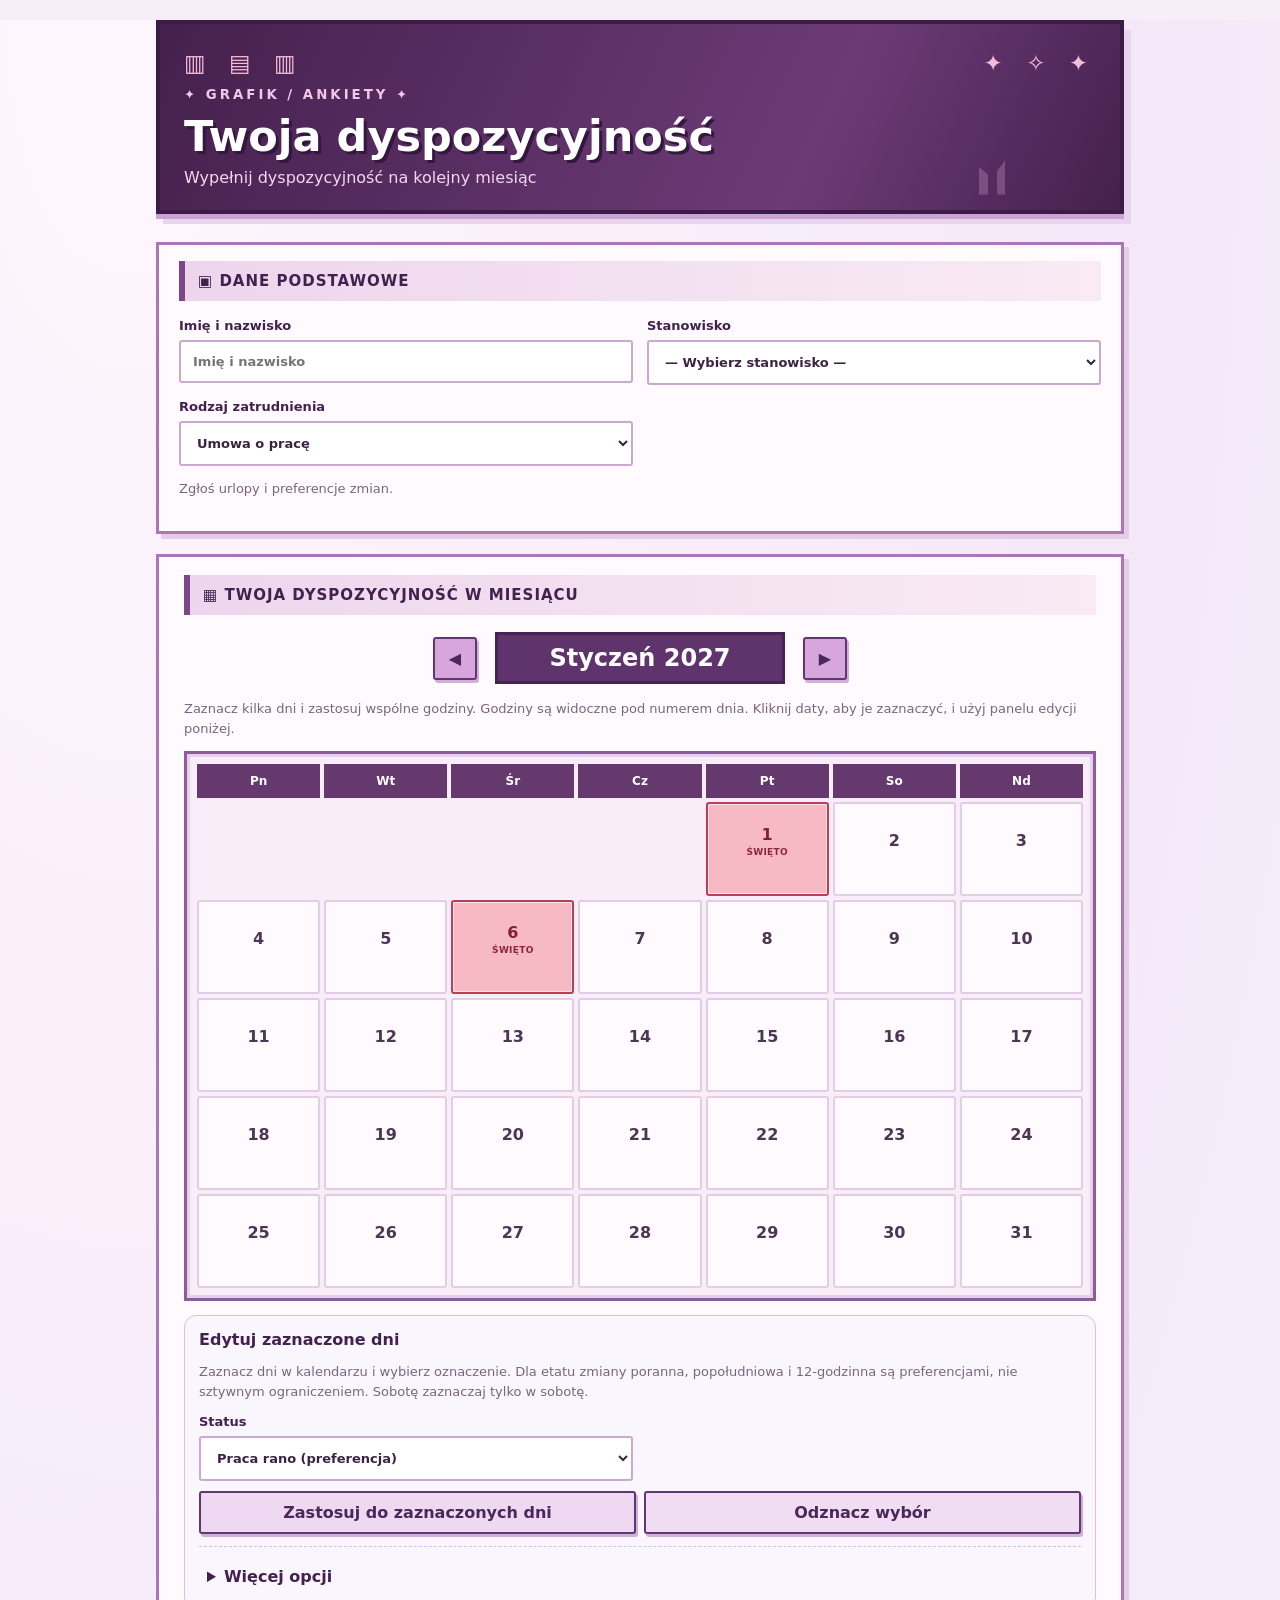
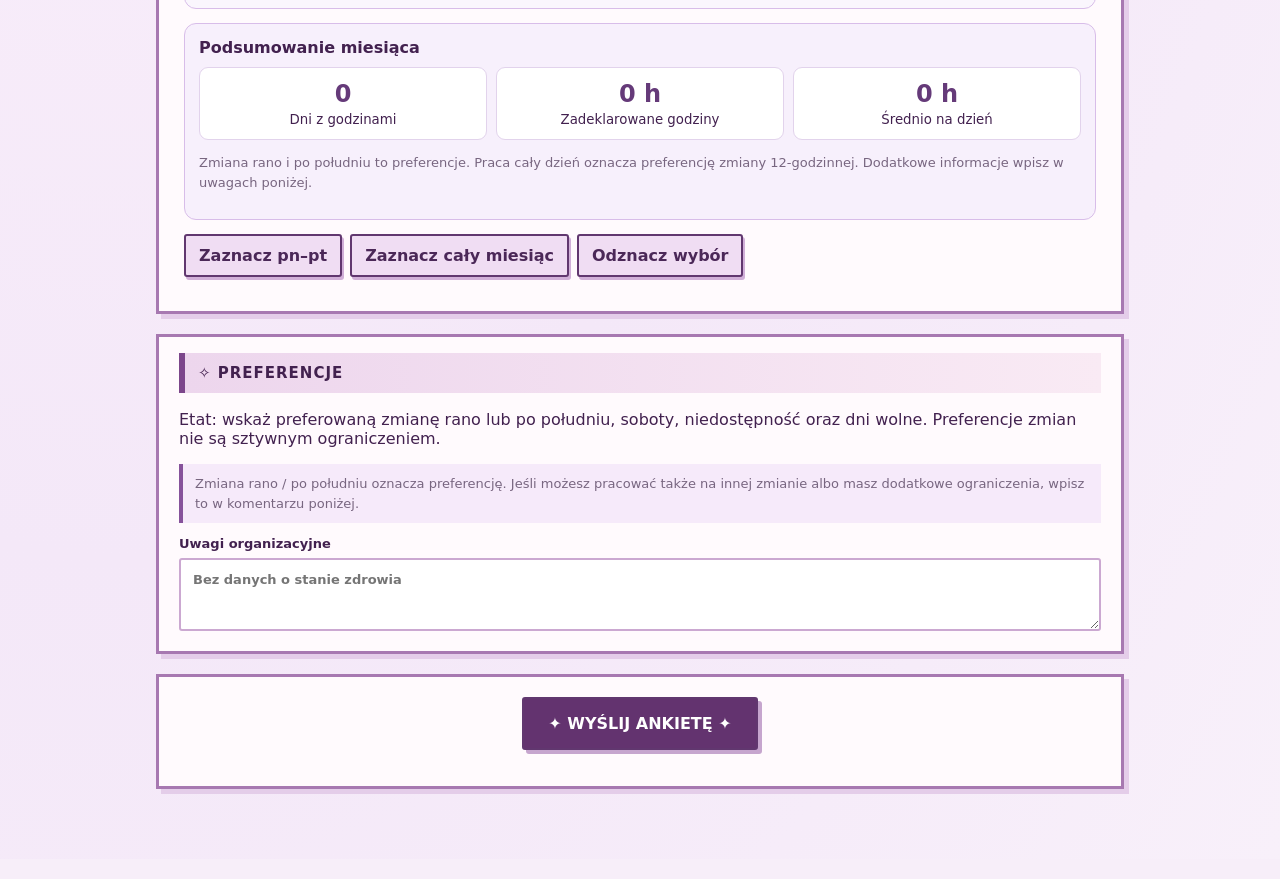
==== commit 76fc7bb2: "2.5" ====
--- a/index.html
+++ b/index.html
@@ -1,424 +1,23 @@
-
-<!doctype html>
-<html lang="pl">
-<head>
+<!doctype html><html lang="pl">
+<head><meta charset="utf-8">
+ <link rel="icon" type="image/png" sizes="32x32" href="./favicon.png">
   <meta charset="UTF-8">
-  <meta name="viewport" content="width=device-width, initial-scale=1">
-
-  <title>GRAFIK · Ankieta 2.4</title>
-
-  <link rel="icon" type="image/png" sizes="32x32" href="./favicon.png">
-  <link rel="stylesheet" href="./style.css?v=2-4-0">
-
-  <style>
-    .tools {
-      display: flex;
-      flex-wrap: wrap;
-      gap: 8px;
-      align-items: end;
-      margin: 12px 0;
-    }
-
-    .tools label {
-      flex: 1;
-      min-width: 130px;
-    }
-
-    .tools button {
-      min-height: 40px;
-    }
-
-    .day.marked {
-      outline: 3px solid #9d63d8;
-      outline-offset: -3px;
-    }
-
-    .notice {
-      background: #f3e8fb;
-      border-radius: 10px;
-      padding: 12px;
-      margin: 12px 0;
-    }
-
-    .hidden {
-      display: none !important;
-    }
-
-    .day {
-      min-height: 62px;
-    }
-
-    .day small {
-      font-size: 10px;
-    }
-  </style>
+  <script src="./config.js"></script>
+<meta name="viewport" content="width=device-width,initial-scale=1">
+<title>GRAFIK · Ankieta 2.5</title><link rel="stylesheet" href="./style.css?v=2-5-0">
+<style>.tools{display:flex;flex-wrap:wrap;gap:8px;align-items:end;margin:12px 0}.tools label{flex:1;min-width:130px}.tools button{min-height:40px}.day.marked{outline:3px solid #9d63d8;outline-offset:-3px}.notice{background:#f3e8fb;border-radius:10px;padding:12px;margin:12px 0}.hidden{display:none!important}.day{min-height:62px}.day small{font-size:10px}</style>
 </head>
-
-<body>
-<main class="wrap">
-
-  <header class="hero">
-    <div class="hero-scene" aria-hidden="true">
-      <span>▥ ▤ ▥</span>
-      <span>✦ ✧ ✦</span>
-    </div>
-
-    <small>✦ GRAFIK / ANKIETY ✦</small>
-    <h1>Twoja dyspozycyjność</h1>
-    <p>Wypełnij dyspozycyjność na kolejny miesiąc</p>
-  </header>
-
-  <section class="panel">
-    <div class="section-title">▣ DANE PODSTAWOWE</div>
-
-    <div class="fields">
-      <label>
-        Imię i nazwisko
-        <input
-          id="employee"
-          maxlength="100"
-          placeholder="Imię i nazwisko"
-        >
-      </label>
-
-      <label>
-        Stanowisko
-        <select id="role" required>
-          <option value="">— Wybierz stanowisko —</option>
-          <option value="pielegniarka">Pielęgniarka / pielęgniarz</option>
-          <option value="asystent">Asystentka / asystent medyczny</option>
-          <option value="polozna">Położna / położny</option>
-        </select>
-      </label>
-
-      <label>
-        Rodzaj zatrudnienia
-        <select id="employment">
-          <option value="etat">Umowa o pracę</option>
-          <option value="zlecenie">Umowa zlecenie</option>
-        </select>
-      </label>
-    </div>
-
-    <p id="employmentHelp" class="hint"></p>
-
-    <div class="notice hidden">
-      <strong>Masz już zgłoszenie?</strong>
-      <p class="hint">
-        Wpisz to samo imię i nazwisko, wybierz miesiąc,
-        podaj kod edycji i kliknij „Wczytaj”.
-      </p>
-
-      <div class="tools">
-        <label>
-          Kod edycji
-          <input
-            id="editToken"
-            autocomplete="off"
-            placeholder="Kod z potwierdzenia"
-          >
-        </label>
-
-        <button id="load" type="button" class="secondary">
-          Wczytaj zgłoszenie
-        </button>
-      </div>
-    </div>
-  </section>
-
-  <section class="panel">
-    <div class="section-title">
-      ▦ TWOJA DYSPOZYCYJNOŚĆ W MIESIĄCU
-    </div>
-
-    <div class="monthhead">
-      <button id="prev" type="button">◀</button>
-      <h2 id="monthTitle"></h2>
-      <button id="next" type="button">▶</button>
-    </div>
-
-    <p class="hint">
-      Kliknij daty w kalendarzu, aby je zaznaczyć.
-      Następnie wybierz status i zastosuj go do wybranych dni.
-      Możesz zaznaczyć kilka dni jednocześnie.
-    </p>
-
-    <div class="statuses" id="statuses">
-      <button type="button" data-status="select" class="active">
-        ▣ Zaznacz dni
-      </button>
-    </div>
-
-    <p id="dayOffInfo" class="notice hidden"></p>
-
-    <div class="calendar-frame">
-      <div class="calendar" id="calendar"></div>
-    </div>
-
-    <div class="editor-v2">
-      <strong>Edytuj zaznaczone dni</strong>
-
-      <p class="hint">
-        Wybierz status dla zaznaczonych dat.
-        Dostępne oznaczenia zależą od rodzaju zatrudnienia.
-      </p>
-
-      <div class="fields">
-        <label>
-          Status
-          <select id="statusV2">
-            <option value="morning">Praca rano</option>
-            <option value="afternoon">Praca po południu</option>
-            <option value="work12h">Praca cały dzień (12 h)</option>
-            <option value="unavailable">Nie mogę</option>
-            <option value="preferred">Sobota</option>
-            <option value="dayoff">Dzień wolny</option>
-            <option value="leave">Urlop</option>
-          </select>
-        </label>
-      </div>
-
-      <p id="shiftPreferenceHint" class="hint">
-        Praca rano, po południu i przez 12 godzin to preferencje,
-        a nie sztywne ograniczenia. Dodatkowe informacje
-        możesz wpisać w uwagach organizacyjnych.
-      </p>
-
-      <div class="fields hidden" id="hoursFieldsV2">
-        <label>
-          Od
-          <input type="time" id="startV2" value="07:00">
-        </label>
-
-        <label>
-          Do
-          <input type="time" id="endV2" value="15:00">
-        </label>
-      </div>
-
-      <div class="editor-actions">
-        <button type="button" id="applyV2">
-          Zastosuj do zaznaczonych dni
-        </button>
-
-        <button type="button" class="secondary" id="unselectV2">
-          Odznacz wybór
-        </button>
-      </div>
-
-      <details class="extras-v2">
-        <summary>Więcej opcji</summary>
-
-        <div class="tools">
-          <button type="button" id="weekdaysV2" class="secondary">
-            Zaznacz pn–pt
-          </button>
-
-          <button type="button" id="allV2" class="secondary">
-            Zaznacz cały miesiąc
-          </button>
-
-          <button type="button" id="copyPrevV2" class="secondary">
-            Kopiuj poprzedni miesiąc
-          </button>
-
-          <button type="button" id="clearV2" class="secondary">
-            Wyczyść miesiąc
-          </button>
-        </div>
-
-        <p class="hint">
-          Kopiowanie poprzedniego miesiąca przenosi statusy
-          według numerów dni. Sprawdź oznaczenia weekendów.
-        </p>
-      </details>
-    </div>
-
-    <div class="summary-v2" aria-live="polite">
-      <strong>Podsumowanie miesiąca</strong>
-
-      <div class="summary-cards">
-        <div class="summary-card">
-          <strong id="summaryDays">0</strong>
-          <small>Dni z godzinami</small>
-        </div>
-
-        <div class="summary-card">
-          <strong id="summaryHours">0 h</strong>
-          <small>Zadeklarowane godziny</small>
-        </div>
-
-        <div class="summary-card">
-          <strong id="summaryAvg">0 h</strong>
-          <small>Średnio na dzień</small>
-        </div>
-      </div>
-
-      <p class="hint" id="summaryInfo">
-        Podsumowanie dotyczy wpisanych godzin,
-        nie zatwierdzonego grafiku.
-      </p>
-    </div>
-
-    <div id="dayEditor" class="day-editor hidden">
-      <strong>
-        ✎ Godziny: <span id="editingDate"></span>
-      </strong>
-
-      <p class="hint">
-        Zmień godziny tylko dla tego dnia.
-        Pozostałe daty pozostaną bez zmian.
-      </p>
-
-      <div class="fields">
-        <label>
-          Od
-          <input id="editStart" type="time">
-        </label>
-
-        <label>
-          Do
-          <input id="editEnd" type="time">
-        </label>
-      </div>
-
-      <div class="tools">
-        <button id="saveDayHours" type="button">
-          Zapisz godziny dnia
-        </button>
-
-        <button id="closeDayEditor" type="button" class="secondary">
-          Zamknij
-        </button>
-      </div>
-    </div>
-
-    <div class="tools">
-      <button id="weekdays" type="button" class="secondary">
-        Zaznacz pn–pt
-      </button>
-
-      <button id="all" type="button" class="secondary">
-        Zaznacz cały miesiąc
-      </button>
-
-      <button id="unselect" type="button" class="secondary">
-        Odznacz wybór
-      </button>
-    </div>
-
-    <div class="selection">
-      <strong id="selectionTitle">
-        Brak wybranych dni
-      </strong>
-
-      <div class="fields">
-        <label>
-          Od
-          <input id="start" type="time" value="07:00">
-        </label>
-
-        <label>
-          Do
-          <input id="end" type="time" value="15:00">
-        </label>
-      </div>
-
-      <div class="tools">
-        <button id="applyHours" type="button">
-          Kopiuj godziny na wybrane dni
-        </button>
-
-        <button id="applyStatus" type="button" class="secondary">
-          Ustaw status dla wybranych
-        </button>
-
-        <button id="copyPrev" type="button" class="secondary">
-          Kopiuj poprzedni miesiąc
-        </button>
-
-        <button id="clear" type="button" class="secondary">
-          Wyczyść miesiąc
-        </button>
-      </div>
-
-      <p class="hint">
-        Kopiowanie poprzedniego miesiąca przenosi statusy
-        i godziny według numerów dni.
-        Przed wysłaniem sprawdź weekendy.
-      </p>
-    </div>
-  </section>
-
-  <section class="panel">
-    <div class="section-title">✧ PREFERENCJE</div>
-
-    <div id="etatFields">
-      <p>
-        Etat: zaznacz preferowane zmiany, soboty,
-        dni wolne, urlopy i dni niedostępności.
-      </p>
-    </div>
-
-    <div id="zlecenieFields" class="hidden">
-      <p>
-        Zlecenie: zaznacz dostępne dni i godziny.
-        Każda data może mieć własny przedział godzinowy.
-      </p>
-    </div>
-
-    <label>
-      Uwagi organizacyjne
-      <textarea
-        id="note"
-        maxlength="500"
-        rows="3"
-        placeholder="Np. preferuję poranki, ale mogę też pracować po południu. Bez danych o stanie zdrowia."
-      ></textarea>
-    </label>
-  </section>
-
-  <div class="footer panel">
-    <button id="send" class="primary" type="button">
-      ✦ WYŚLIJ ANKIETĘ ✦
-    </button>
-
-    <p id="message" role="status"></p>
-
-    <div id="tokenBox" class="notice hidden">
-      <strong>Twój kod edycji — zachowaj go!</strong>
-      <p id="tokenText" style="overflow-wrap:anywhere"></p>
-
-      <button id="copyToken" type="button">
-        Kopiuj kod
-      </button>
-    </div>
-  </div>
-
-</main>
-
-<iframe
-  id="uploadFrame"
-  name="uploadFrame"
-  title="Wysyłka ankiety"
-  style="display:none"
-></iframe>
-
-<form
-  id="uploadForm"
-  method="POST"
-  target="uploadFrame"
-  style="display:none"
->
-  <input
-    type="hidden"
-    name="payload"
-    id="uploadPayload"
-  >
-</form>
-
+<body><main class="wrap"><header class="hero"><div class="hero-scene" aria-hidden="true"><span>▥ ▤ ▥</span><span>✦ ✧ ✦</span></div><small>✦ GRAFIK / ANKIETY ✦</small><h1>Twoja dyspozycyjność</h1><p>Wypełnij dyspozycyjność na kolejny miesiąc</p></header><section class="panel"><div class="section-title">▣ DANE PODSTAWOWE</div><div class="fields"><label>Imię i nazwisko<input id="employee" maxlength="100" placeholder="Imię i nazwisko"></label>
+<label>Stanowisko<select id="role" required><option value="">— Wybierz stanowisko —</option><option value="pielegniarka">Pielęgniarka / pielęgniarz</option><option value="asystent">Asystentka / asystent medyczny</option><option value="polozna">Położna / położny</option></select></label>
+<label>Rodzaj zatrudnienia<select id="employment"><option value="etat">Umowa o pracę</option><option value="zlecenie">Umowa zlecenie</option></select></label></div><p id="employmentHelp" class="hint"></p><div class="notice hidden"><strong>Masz już zgłoszenie?</strong><p class="hint">Wpisz to samo imię i nazwisko, wybierz miesiąc, podaj kod edycji i kliknij „Wczytaj”.</p><div class="tools"><label>Kod edycji<input id="editToken" autocomplete="off" placeholder="Kod z potwierdzenia"></label><button id="load" type="button" class="secondary">Wczytaj zgłoszenie</button></div></div></section><section class="panel"><div class="section-title">▦ TWOJA DYSPOZYCYJNOŚĆ W MIESIĄCU</div><div class="monthhead"><button id="prev" type="button">◀</button><h2 id="monthTitle"></h2><button id="next" type="button">▶</button></div><p class="hint">Zaznacz kilka dni i zastosuj wspólne godziny. Godziny są widoczne pod numerem dnia. Kliknij daty, aby je zaznaczyć, i użyj panelu edycji poniżej.</p><div class="statuses" id="statuses"><button data-status="available" class="active">● Dostępny/a</button><button data-status="limited">● Ograniczone godziny</button><button data-status="preferred">● Preferowana sobota</button><button data-status="leave">● Urlop</button><button data-status="unavailable">● Niedostępny/a</button><button data-status="work12h">● Praca cały dzień (12 h)</button><button id="dayOffStatus" data-status="dayoff" class="hidden">● Dzień wolny</button><button data-status="select">▣ Zaznacz dni</button></div><p id="dayOffInfo" class="notice hidden"></p><div class="calendar-frame"><div class="calendar" id="calendar"></div></div><div class="editor-v2"><strong>Edytuj zaznaczone dni</strong><p class="hint">Zaznacz dni w kalendarzu i wybierz oznaczenie. Dla etatu zmiany poranna, popołudniowa i 12-godzinna są preferencjami, nie sztywnym ograniczeniem. Sobotę zaznaczaj tylko w sobotę.</p><div class="fields"><label>Status<select id="statusV2" aria-label="Oznaczenie wybranych dni"></select></label></div><div class="fields" id="hoursFieldsV2"><label>Od<input type="time" id="startV2" value="07:00"></label><label>Do<input type="time" id="endV2" value="15:00"></label></div><div class="editor-actions"><button type="button" id="applyV2">Zastosuj do zaznaczonych dni</button><button type="button" class="secondary" id="unselectV2">Odznacz wybór</button></div><details class="extras-v2"><summary>Więcej opcji</summary><div class="tools"><button type="button" id="weekdaysV2" class="secondary">Zaznacz pn–pt</button><button type="button" id="allV2" class="secondary">Zaznacz cały miesiąc</button><button type="button" id="copyPrevV2" class="secondary">Kopiuj poprzedni miesiąc</button><button type="button" id="clearV2" class="secondary">Wyczyść miesiąc</button></div><p class="hint">Kopiowanie poprzedniego miesiąca przenosi statusy i godziny według numerów dni. Sprawdź weekendy.</p></details></div><div class="summary-v2" aria-live="polite"><strong>Podsumowanie miesiąca</strong><div class="summary-cards"><div class="summary-card"><strong id="summaryDays">0</strong><small>Dni z godzinami</small></div><div class="summary-card"><strong id="summaryHours">0 h</strong><small>Zadeklarowane godziny</small></div><div class="summary-card"><strong id="summaryAvg">0 h</strong><small>Średnio na dzień</small></div></div><p class="hint" id="summaryInfo">Dla etatu oznaczenia wskazują preferencje zmian, a nie godziny pracy. Dla zlecenia podsumowanie dotyczy zadeklarowanych godzin.</p></div><div id="dayEditor" class="day-editor hidden"><strong>✎ Godziny: <span id="editingDate"></span></strong><p class="hint">Zmień godziny tylko dla tego dnia. Pozostałe daty pozostaną bez zmian.</p><div class="fields"><label>Od<input id="editStart" type="time"></label><label>Do<input id="editEnd" type="time"></label></div><div class="tools"><button id="saveDayHours" type="button">Zapisz godziny dnia</button><button id="closeDayEditor" type="button" class="secondary">Zamknij</button></div></div><div class="tools"><button id="weekdays" type="button" class="secondary">Zaznacz pn–pt</button><button id="all" type="button" class="secondary">Zaznacz cały miesiąc</button><button id="unselect" type="button" class="secondary">Odznacz wybór</button></div><div class="selection"><strong id="selectionTitle">Brak wybranych dni</strong><div class="fields"><label>Od<input id="start" type="time" value="07:00"></label><label>Do<input id="end" type="time" value="15:00"></label></div><div class="tools">
+<button id="applyHours" type="button">Kopiuj godziny na wybrane dni</button>
+<button id="applyStatus" type="button" class="secondary">Ustaw status dla wybranych</button>
+<button id="copyPrev" type="button" class="secondary">Kopiuj poprzedni miesiąc</button>
+<button id="clear" type="button" class="secondary">Wyczyść miesiąc</button>
+</div><p class="hint">Kopiowanie poprzedniego miesiąca przenosi statusy i godziny według numerów dni (np. 5 → 5). Przed wysłaniem sprawdź weekendy.</p></div>
+</section><section class="panel"><div class="section-title">✧ PREFERENCJE</div><div id="etatFields"><p>Etat: wskaż preferowaną zmianę rano lub po południu, soboty, niedostępność oraz dni wolne. Preferencje zmian nie są sztywnym ograniczeniem.</p></div><div id="zlecenieFields" class="hidden"><p>Zlecenie: zaznacz kilka dni, ustaw wspólne godziny, a potem zmień wybrane dni przyciskiem ✎ w kalendarzu. Każda data zachowuje własne godziny.</p></div><p id="shiftPreferenceHint" class="hint">Zmiana rano / po południu oznacza preferencję. Jeśli możesz pracować także na innej zmianie albo masz dodatkowe ograniczenia, wpisz to w komentarzu poniżej.</p><label>Uwagi organizacyjne<textarea id="note" maxlength="500" rows="3" placeholder="Bez danych o stanie zdrowia"></textarea></label></section><div class="footer panel"><button id="send" class="primary" type="button">✦ WYŚLIJ ANKIETĘ ✦</button><p id="message" role="status">
+</p><div id="tokenBox" class="notice hidden"><strong>Twój kod edycji — zachowaj go!</strong>
+<p id="tokenText" style="overflow-wrap:anywhere"></p><button id="copyToken" type="button">Kopiuj kod</button>
+</div></div></main><iframe id="uploadFrame" name="uploadFrame" title="Wysyłka ankiety" style="display:none"></iframe><form id="uploadForm" method="POST" target="uploadFrame" style="display:none"><input type="hidden" name="payload" id="uploadPayload"></form>
 <script src="./config.js"></script>
-<script src="./app.js?v=2-4-0"></script>
-
-</body>
-</html>
+<script src="./app.js?v=2-5-0"></script></body></html>
--- a/style.css
+++ b/style.css
@@ -15,34 +15,11 @@
 /* Ankieta 2.0 – uproszczony panel */
 .editor-v2{border:1px solid #d8bde9;border-radius:12px;padding:14px;margin:14px 0;background:#faf6fd}.editor-v2 .fields{margin:10px 0}.editor-v2 select{width:100%;min-height:40px}.editor-v2 .editor-actions{display:flex;gap:8px;flex-wrap:wrap}.editor-v2 .editor-actions button{flex:1;min-width:150px}.extras-v2{margin-top:12px;border-top:1px dashed #d8bde9;padding-top:12px}.extras-v2 summary{cursor:pointer;font-weight:700;padding:8px}.summary-v2{margin:14px 0;padding:14px;border:1px solid #d8bde9;border-radius:12px;background:#f7f0fc}.summary-cards{display:grid;grid-template-columns:repeat(3,minmax(0,1fr));gap:9px;margin-top:10px}.summary-card{background:#fff;border:1px solid #e2d3ec;border-radius:9px;padding:12px;text-align:center}.summary-card strong{display:block;font-size:1.5rem;color:#653a79}.summary-card small{display:block;margin-top:4px}.day .day-hours{display:block;font-size:11px;font-weight:700;margin-top:4px;white-space:normal;overflow-wrap:anywhere}.day-tile .day-edit{font-size:13px}.day{display:flex;flex-direction:column;align-items:center;justify-content:center;gap:3px}.day small{font-size:10px}.selection{display:none!important}.statuses{display:none!important}@media(max-width:600px){.summary-cards{gap:4px}.summary-card{padding:8px 3px}.summary-card strong{font-size:1.2rem}}
 
-/* ANKIETA 2.4 — oznaczenia etatu */
+/* Ankieta 2.2 — odrębny kolor wolnego za przepracowaną sobotę */
+.day.work12h{background:#d7f3ef;border-color:#7bbcb4}.day.work12h small{color:#17675e;font-weight:900}
+.statuses button[data-status=saturdayoff]{background:#d7f3ef}
 
-.day.morning {
-  background: #dceefb;
-  border-color: #87b8d8;
-}
-.day.morning small {
-  color: #205d83;
-}
-
-.day.afternoon {
-  background: #eee3fc;
-  border-color: #b59bdc;
-}
-.day.afternoon small {
-  color: #69458c;
-}
-
-.day.work12h {
-  background: #d7f3ef;
-  border-color: #7bbcb4;
-}
-.day.work12h small {
-  color: #17675e;
-}
-
-#shiftPreferenceHint {
-  background: #f6eafa;
-  border-left: 4px solid #86529b;
-  padding: 10px 12px;
-}
+/* Ankieta 2.3: preferencje etatu */
+.day.morning{background:#dceefb;border-color:#87b8d8}.day.morning small{color:#205d83}
+.day.afternoon{background:#eee3fc;border-color:#b59bdc}.day.afternoon small{color:#69458c}
+#shiftPreferenceHint{background:#f6eafa;border-left:4px solid #86529b;padding:10px 12px}
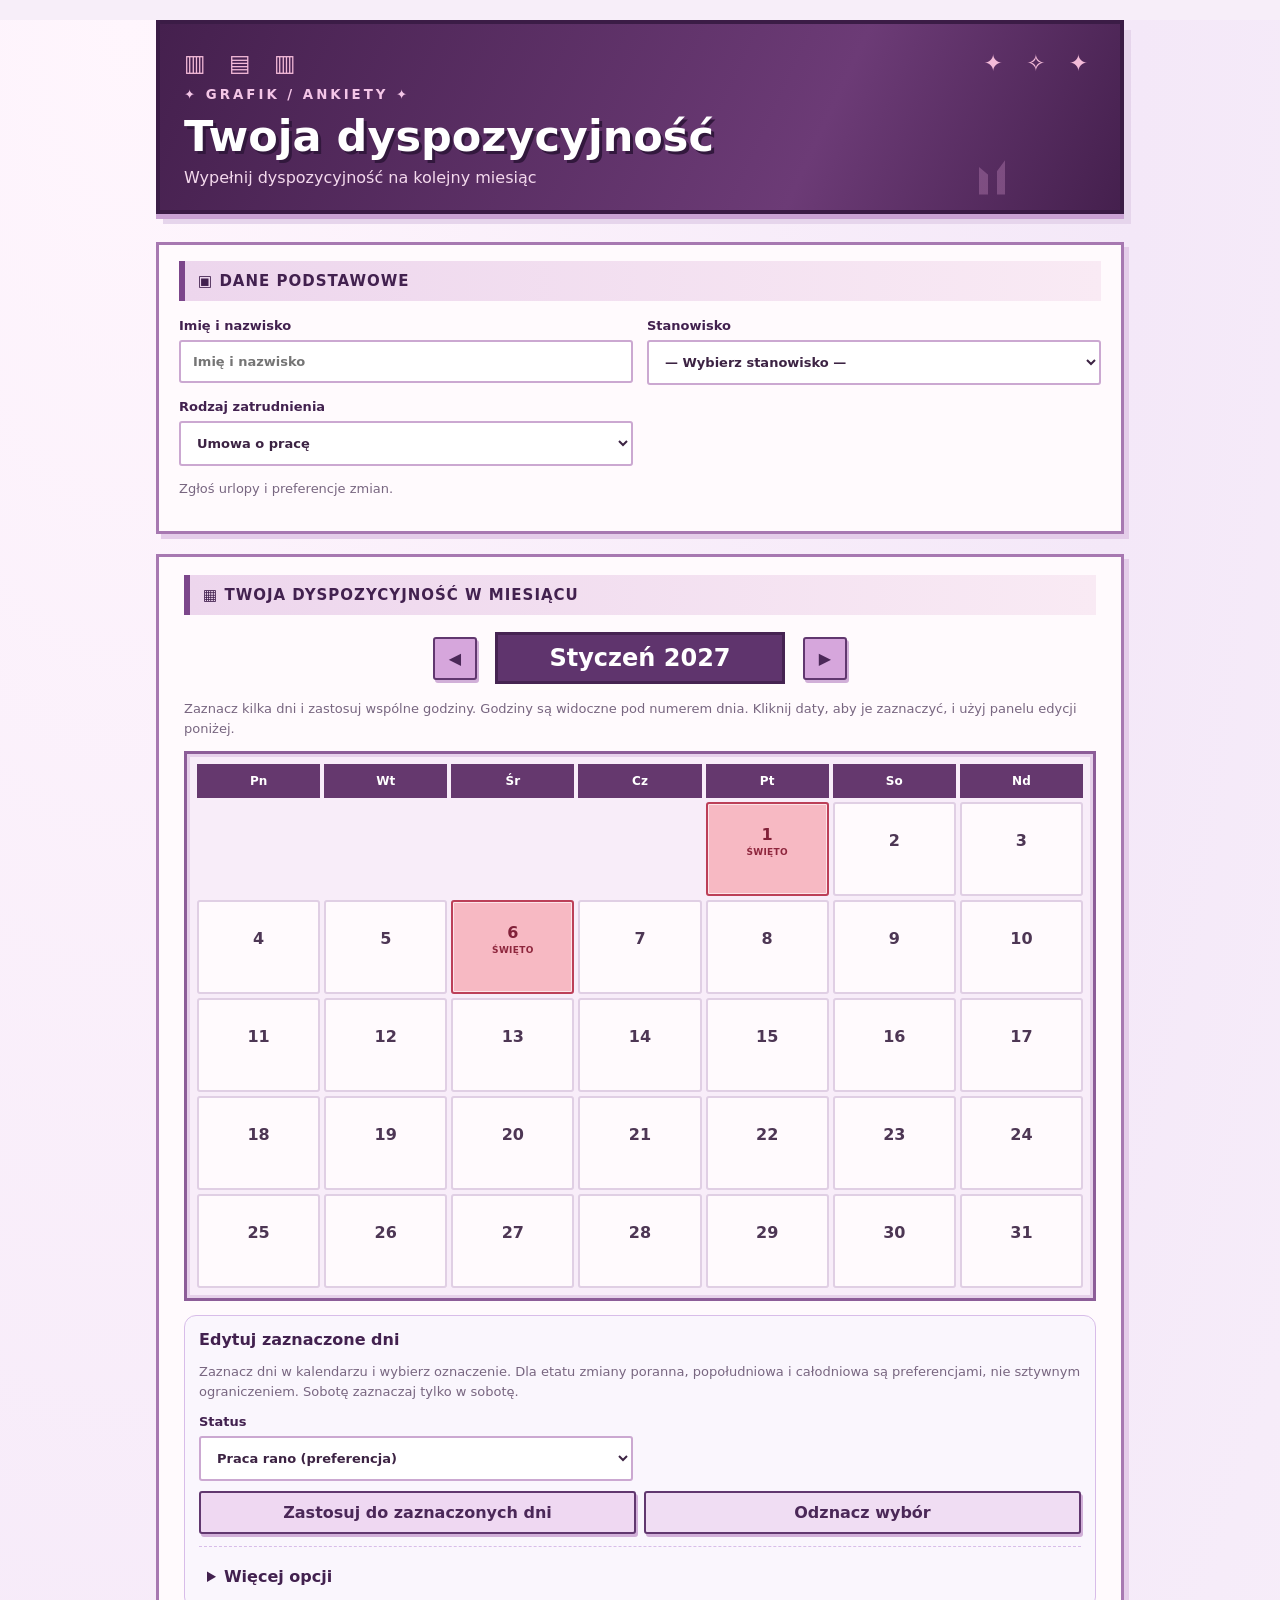
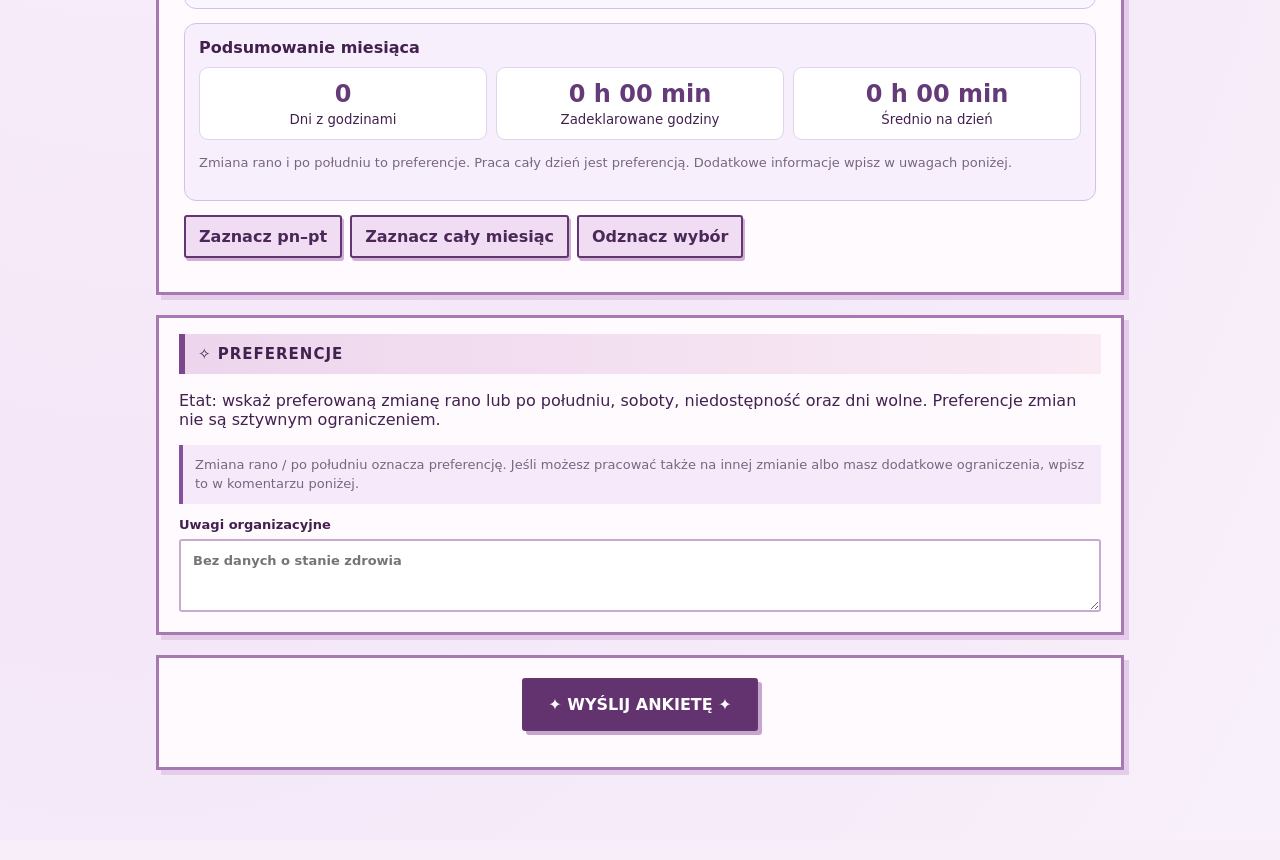
==== commit c586c8a7: "2.6" ====
--- a/index.html
+++ b/index.html
@@ -4,12 +4,12 @@
   <meta charset="UTF-8">
   <script src="./config.js"></script>
 <meta name="viewport" content="width=device-width,initial-scale=1">
-<title>GRAFIK · Ankieta 2.5</title><link rel="stylesheet" href="./style.css?v=2-5-0">
+<title>GRAFIK · Ankieta 2.6</title><link rel="stylesheet" href="./style.css?v=2-6-0">
 <style>.tools{display:flex;flex-wrap:wrap;gap:8px;align-items:end;margin:12px 0}.tools label{flex:1;min-width:130px}.tools button{min-height:40px}.day.marked{outline:3px solid #9d63d8;outline-offset:-3px}.notice{background:#f3e8fb;border-radius:10px;padding:12px;margin:12px 0}.hidden{display:none!important}.day{min-height:62px}.day small{font-size:10px}</style>
 </head>
 <body><main class="wrap"><header class="hero"><div class="hero-scene" aria-hidden="true"><span>▥ ▤ ▥</span><span>✦ ✧ ✦</span></div><small>✦ GRAFIK / ANKIETY ✦</small><h1>Twoja dyspozycyjność</h1><p>Wypełnij dyspozycyjność na kolejny miesiąc</p></header><section class="panel"><div class="section-title">▣ DANE PODSTAWOWE</div><div class="fields"><label>Imię i nazwisko<input id="employee" maxlength="100" placeholder="Imię i nazwisko"></label>
 <label>Stanowisko<select id="role" required><option value="">— Wybierz stanowisko —</option><option value="pielegniarka">Pielęgniarka / pielęgniarz</option><option value="asystent">Asystentka / asystent medyczny</option><option value="polozna">Położna / położny</option></select></label>
-<label>Rodzaj zatrudnienia<select id="employment"><option value="etat">Umowa o pracę</option><option value="zlecenie">Umowa zlecenie</option></select></label></div><p id="employmentHelp" class="hint"></p><div class="notice hidden"><strong>Masz już zgłoszenie?</strong><p class="hint">Wpisz to samo imię i nazwisko, wybierz miesiąc, podaj kod edycji i kliknij „Wczytaj”.</p><div class="tools"><label>Kod edycji<input id="editToken" autocomplete="off" placeholder="Kod z potwierdzenia"></label><button id="load" type="button" class="secondary">Wczytaj zgłoszenie</button></div></div></section><section class="panel"><div class="section-title">▦ TWOJA DYSPOZYCYJNOŚĆ W MIESIĄCU</div><div class="monthhead"><button id="prev" type="button">◀</button><h2 id="monthTitle"></h2><button id="next" type="button">▶</button></div><p class="hint">Zaznacz kilka dni i zastosuj wspólne godziny. Godziny są widoczne pod numerem dnia. Kliknij daty, aby je zaznaczyć, i użyj panelu edycji poniżej.</p><div class="statuses" id="statuses"><button data-status="available" class="active">● Dostępny/a</button><button data-status="limited">● Ograniczone godziny</button><button data-status="preferred">● Preferowana sobota</button><button data-status="leave">● Urlop</button><button data-status="unavailable">● Niedostępny/a</button><button data-status="work12h">● Praca cały dzień (12 h)</button><button id="dayOffStatus" data-status="dayoff" class="hidden">● Dzień wolny</button><button data-status="select">▣ Zaznacz dni</button></div><p id="dayOffInfo" class="notice hidden"></p><div class="calendar-frame"><div class="calendar" id="calendar"></div></div><div class="editor-v2"><strong>Edytuj zaznaczone dni</strong><p class="hint">Zaznacz dni w kalendarzu i wybierz oznaczenie. Dla etatu zmiany poranna, popołudniowa i 12-godzinna są preferencjami, nie sztywnym ograniczeniem. Sobotę zaznaczaj tylko w sobotę.</p><div class="fields"><label>Status<select id="statusV2" aria-label="Oznaczenie wybranych dni"></select></label></div><div class="fields" id="hoursFieldsV2"><label>Od<input type="time" id="startV2" value="07:00"></label><label>Do<input type="time" id="endV2" value="15:00"></label></div><div class="editor-actions"><button type="button" id="applyV2">Zastosuj do zaznaczonych dni</button><button type="button" class="secondary" id="unselectV2">Odznacz wybór</button></div><details class="extras-v2"><summary>Więcej opcji</summary><div class="tools"><button type="button" id="weekdaysV2" class="secondary">Zaznacz pn–pt</button><button type="button" id="allV2" class="secondary">Zaznacz cały miesiąc</button><button type="button" id="copyPrevV2" class="secondary">Kopiuj poprzedni miesiąc</button><button type="button" id="clearV2" class="secondary">Wyczyść miesiąc</button></div><p class="hint">Kopiowanie poprzedniego miesiąca przenosi statusy i godziny według numerów dni. Sprawdź weekendy.</p></details></div><div class="summary-v2" aria-live="polite"><strong>Podsumowanie miesiąca</strong><div class="summary-cards"><div class="summary-card"><strong id="summaryDays">0</strong><small>Dni z godzinami</small></div><div class="summary-card"><strong id="summaryHours">0 h</strong><small>Zadeklarowane godziny</small></div><div class="summary-card"><strong id="summaryAvg">0 h</strong><small>Średnio na dzień</small></div></div><p class="hint" id="summaryInfo">Dla etatu oznaczenia wskazują preferencje zmian, a nie godziny pracy. Dla zlecenia podsumowanie dotyczy zadeklarowanych godzin.</p></div><div id="dayEditor" class="day-editor hidden"><strong>✎ Godziny: <span id="editingDate"></span></strong><p class="hint">Zmień godziny tylko dla tego dnia. Pozostałe daty pozostaną bez zmian.</p><div class="fields"><label>Od<input id="editStart" type="time"></label><label>Do<input id="editEnd" type="time"></label></div><div class="tools"><button id="saveDayHours" type="button">Zapisz godziny dnia</button><button id="closeDayEditor" type="button" class="secondary">Zamknij</button></div></div><div class="tools"><button id="weekdays" type="button" class="secondary">Zaznacz pn–pt</button><button id="all" type="button" class="secondary">Zaznacz cały miesiąc</button><button id="unselect" type="button" class="secondary">Odznacz wybór</button></div><div class="selection"><strong id="selectionTitle">Brak wybranych dni</strong><div class="fields"><label>Od<input id="start" type="time" value="07:00"></label><label>Do<input id="end" type="time" value="15:00"></label></div><div class="tools">
+<label>Rodzaj zatrudnienia<select id="employment"><option value="etat">Umowa o pracę</option><option value="zlecenie">Umowa zlecenie</option></select></label></div><p id="employmentHelp" class="hint"></p><div class="notice hidden"><strong>Masz już zgłoszenie?</strong><p class="hint">Wpisz to samo imię i nazwisko, wybierz miesiąc, podaj kod edycji i kliknij „Wczytaj”.</p><div class="tools"><label>Kod edycji<input id="editToken" autocomplete="off" placeholder="Kod z potwierdzenia"></label><button id="load" type="button" class="secondary">Wczytaj zgłoszenie</button></div></div></section><section class="panel"><div class="section-title">▦ TWOJA DYSPOZYCYJNOŚĆ W MIESIĄCU</div><div class="monthhead"><button id="prev" type="button">◀</button><h2 id="monthTitle"></h2><button id="next" type="button">▶</button></div><p class="hint">Zaznacz kilka dni i zastosuj wspólne godziny. Godziny są widoczne pod numerem dnia. Kliknij daty, aby je zaznaczyć, i użyj panelu edycji poniżej.</p><div class="statuses" id="statuses"><button data-status="available" class="active">● Dostępny/a</button><button data-status="limited">● Ograniczone godziny</button><button data-status="preferred">● Preferowana sobota</button><button data-status="leave">● Urlop</button><button data-status="unavailable">● Niedostępny/a</button><button data-status="work12h">● Praca cały dzień</button><button id="dayOffStatus" data-status="dayoff" class="hidden">● Dzień wolny</button><button data-status="select">▣ Zaznacz dni</button></div><p id="dayOffInfo" class="notice hidden"></p><div class="calendar-frame"><div class="calendar" id="calendar"></div></div><div class="editor-v2"><strong>Edytuj zaznaczone dni</strong><p class="hint">Zaznacz dni w kalendarzu i wybierz oznaczenie. Dla etatu zmiany poranna, popołudniowa i całodniowa są preferencjami, nie sztywnym ograniczeniem. Sobotę zaznaczaj tylko w sobotę.</p><div class="fields"><label>Status<select id="statusV2" aria-label="Oznaczenie wybranych dni"></select></label></div><div class="fields" id="hoursFieldsV2"><label>Od<input type="time" id="startV2" value="07:00"></label><label>Do<input type="time" id="endV2" value="15:00"></label></div><div class="editor-actions"><button type="button" id="applyV2">Zastosuj do zaznaczonych dni</button><button type="button" class="secondary" id="unselectV2">Odznacz wybór</button></div><details class="extras-v2"><summary>Więcej opcji</summary><div class="tools"><button type="button" id="weekdaysV2" class="secondary">Zaznacz pn–pt</button><button type="button" id="allV2" class="secondary">Zaznacz cały miesiąc</button><button type="button" id="copyPrevV2" class="secondary">Kopiuj poprzedni miesiąc</button><button type="button" id="clearV2" class="secondary">Wyczyść miesiąc</button></div><p class="hint">Kopiowanie poprzedniego miesiąca przenosi statusy i godziny według numerów dni. Sprawdź weekendy.</p></details></div><div class="summary-v2" aria-live="polite"><strong>Podsumowanie miesiąca</strong><div class="summary-cards"><div class="summary-card"><strong id="summaryDays">0</strong><small>Dni z godzinami</small></div><div class="summary-card"><strong id="summaryHours">0 h</strong><small>Zadeklarowane godziny</small></div><div class="summary-card"><strong id="summaryAvg">0 h</strong><small>Średnio na dzień</small></div></div><p class="hint" id="summaryInfo">Dla etatu oznaczenia wskazują preferencje zmian, a nie godziny pracy. Dla zlecenia podsumowanie dotyczy zadeklarowanych godzin.</p></div><div id="dayEditor" class="day-editor hidden"><strong>✎ Godziny: <span id="editingDate"></span></strong><p class="hint">Zmień godziny tylko dla tego dnia. Pozostałe daty pozostaną bez zmian.</p><div class="fields"><label>Od<input id="editStart" type="time"></label><label>Do<input id="editEnd" type="time"></label></div><div class="tools"><button id="saveDayHours" type="button">Zapisz godziny dnia</button><button id="closeDayEditor" type="button" class="secondary">Zamknij</button></div></div><div class="tools"><button id="weekdays" type="button" class="secondary">Zaznacz pn–pt</button><button id="all" type="button" class="secondary">Zaznacz cały miesiąc</button><button id="unselect" type="button" class="secondary">Odznacz wybór</button></div><div class="selection"><strong id="selectionTitle">Brak wybranych dni</strong><div class="fields"><label>Od<input id="start" type="time" value="07:00"></label><label>Do<input id="end" type="time" value="15:00"></label></div><div class="tools">
 <button id="applyHours" type="button">Kopiuj godziny na wybrane dni</button>
 <button id="applyStatus" type="button" class="secondary">Ustaw status dla wybranych</button>
 <button id="copyPrev" type="button" class="secondary">Kopiuj poprzedni miesiąc</button>
@@ -20,4 +20,4 @@
 <p id="tokenText" style="overflow-wrap:anywhere"></p><button id="copyToken" type="button">Kopiuj kod</button>
 </div></div></main><iframe id="uploadFrame" name="uploadFrame" title="Wysyłka ankiety" style="display:none"></iframe><form id="uploadForm" method="POST" target="uploadFrame" style="display:none"><input type="hidden" name="payload" id="uploadPayload"></form>
 <script src="./config.js"></script>
-<script src="./app.js?v=2-5-0"></script></body></html>
+<script src="./app.js?v=2-6-0"></script></body></html>
